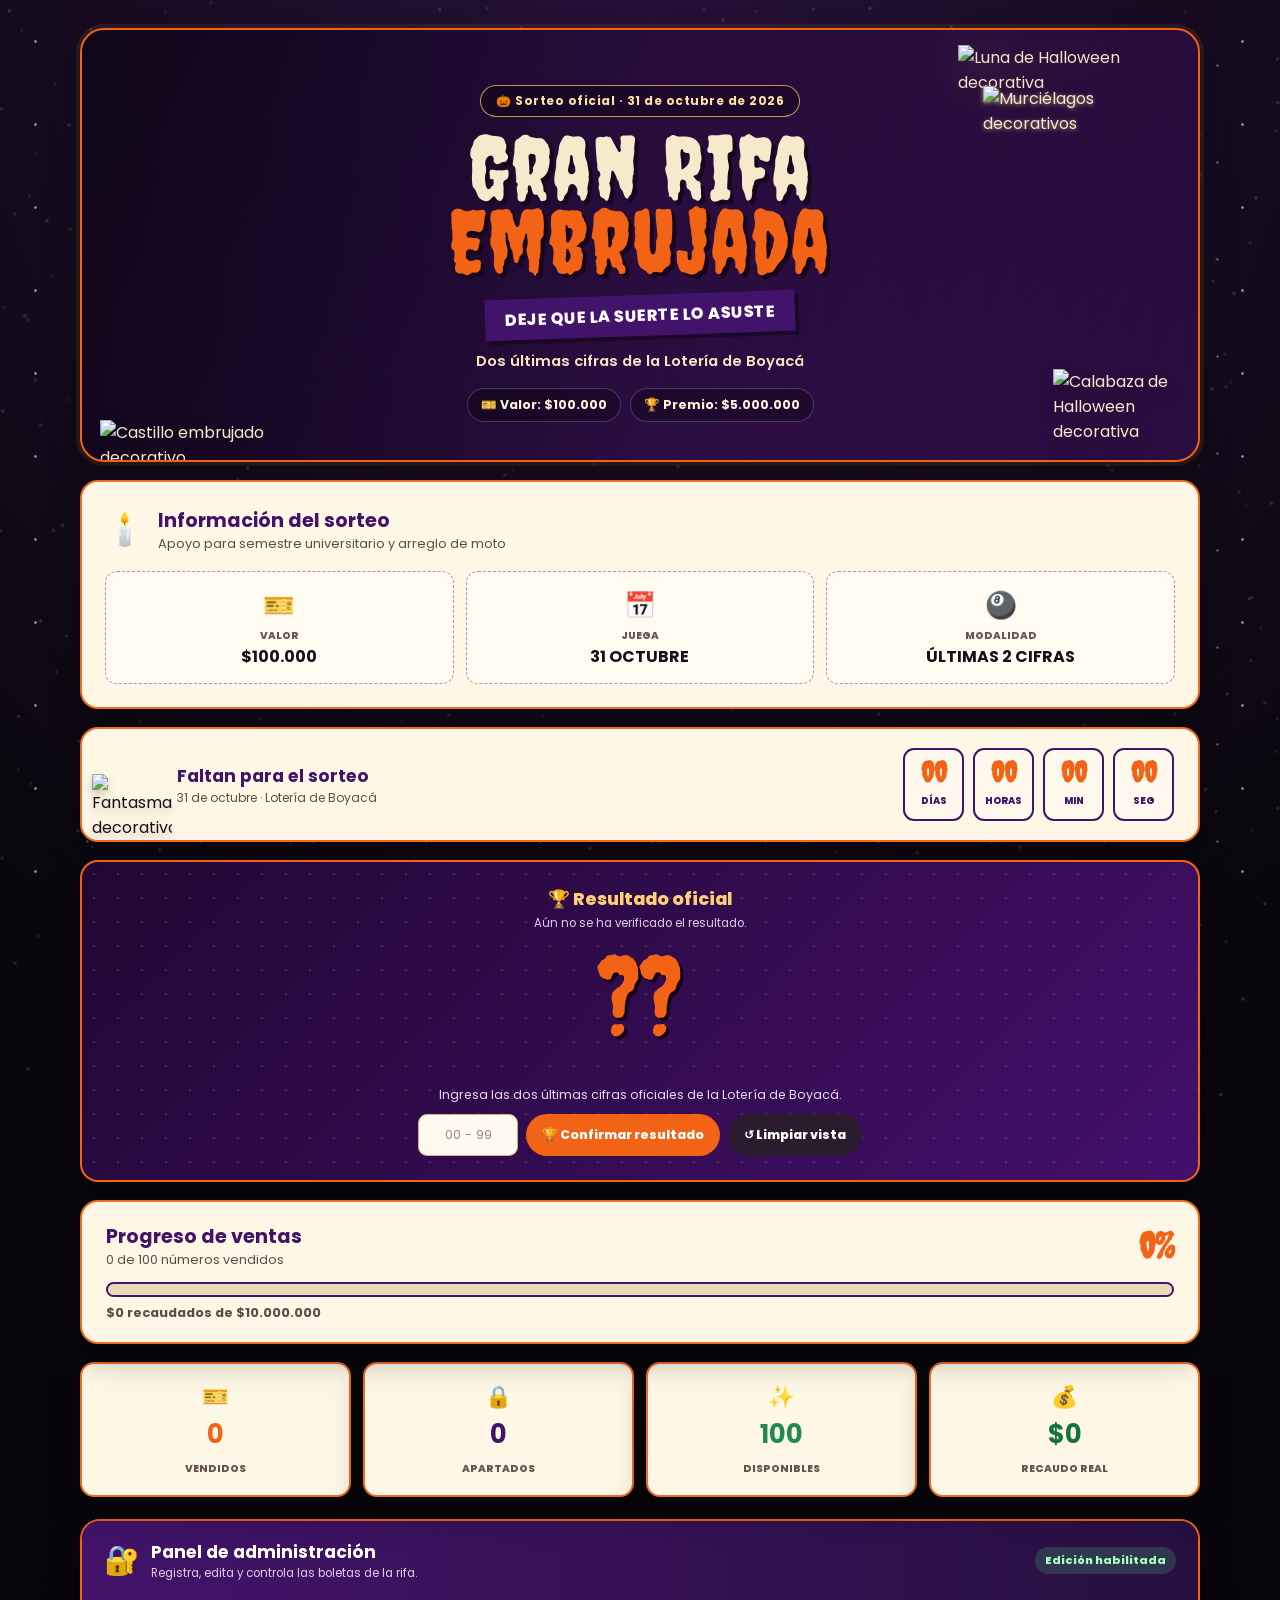
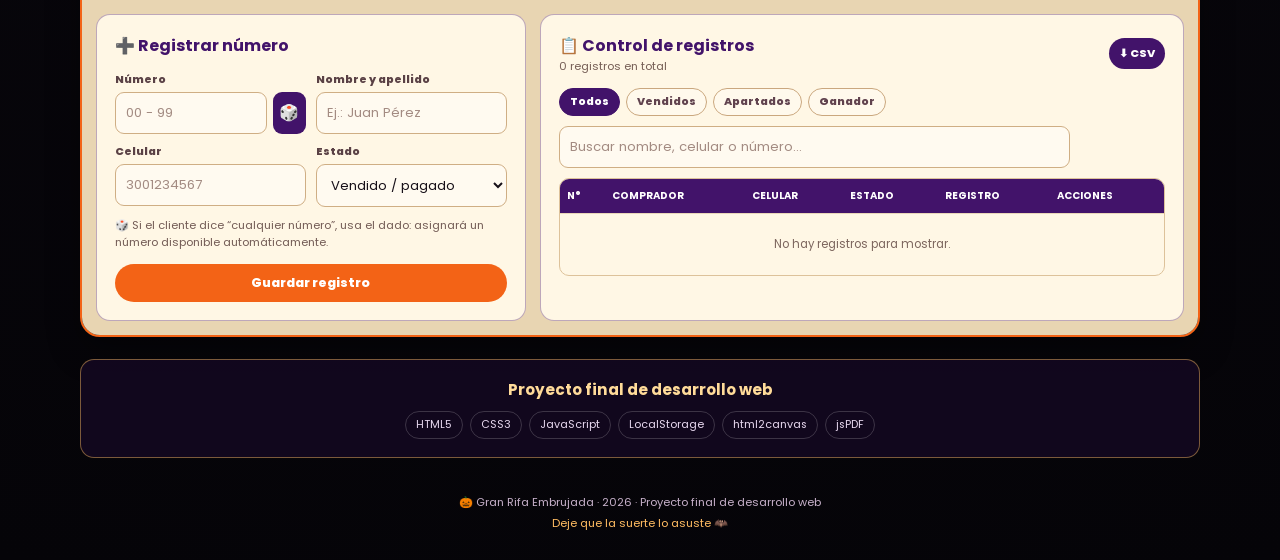
==== index.html @ 2a136336 "Add files via upload" ====
<!DOCTYPE html>
<html lang="es">
<head>
  <meta charset="UTF-8">
  <meta name="viewport" content="width=device-width, initial-scale=1.0">
  <meta name="theme-color" content="#0b0712">
  <title>🎃 Gran Rifa Embrujada</title>
  <link href="https://fonts.googleapis.com/css2?family=Creepster&family=Poppins:wght@400;500;600;700;800&display=swap" rel="stylesheet">
  <link rel="stylesheet" href="style.css">
</head>
<body>
  <div class="stars" aria-hidden="true"></div>

  <main class="wrap">
    <!-- HERO / IDENTIDAD VISUAL -->
    <header class="hero" id="inicio">
      <img src="img/telarana.png" class="hero-web web-left" alt="">
      <img src="img/telarana.png" class="hero-web web-right" alt="">
      <img src="img/castillo.png" class="hero-castle" alt="Castillo embrujado decorativo">
      <img src="img/luna.png" class="hero-moon" alt="Luna de Halloween decorativa">
      <img src="img/murcielagos.png" class="hero-bats" alt="Murciélagos decorativos">
      <img src="img/calabaza.png" class="hero-pumpkin" alt="Calabaza de Halloween decorativa">

      <div class="hero-content">
        <span class="hero-tag">🎃 Sorteo oficial · 31 de octubre de 2026</span>
        <h1>Gran Rifa <span>Embrujada</span></h1>
        <p class="slogan">Deje que la suerte lo asuste</p>
        <p class="hero-sub">Dos últimas cifras de la Lotería de Boyacá</p>

        <div class="hero-pills">
          <span>🎫 Valor: $100.000</span>
          <span>🏆 Premio: $5.000.000</span>
        </div>
      </div>
    </header>

    <!-- INFORMACIÓN PÚBLICA -->
    <section class="public-card info-card">
      <div class="section-title">
        <span>🕯️</span>
        <div>
          <h2>Información del sorteo</h2>
          <p>Apoyo para semestre universitario y arreglo de moto</p>
        </div>
      </div>

      <div class="info-grid">
        <div class="info-box"><span>🎫</span><small>VALOR</small><b>$100.000</b></div>
        <div class="info-box"><span>📅</span><small>JUEGA</small><b>31 OCTUBRE</b></div>
        <div class="info-box"><span>🎱</span><small>MODALIDAD</small><b>ÚLTIMAS 2 CIFRAS</b></div>
      </div>
    </section>

    <!-- CONTADOR -->
    <section class="public-card countdown-card">
      <img src="img/fantasma.png" class="ghost-left" alt="Fantasma decorativo">
      <div class="countdown-copy">
        <h2>Faltan para el sorteo</h2>
        <p>31 de octubre · Lotería de Boyacá</p>
      </div>
      <div class="countdown" aria-label="Cuenta regresiva para el sorteo">
        <div class="cd" id="cd-dias"><b>--</b><span>Días</span></div>
        <div class="cd" id="cd-horas"><b>--</b><span>Horas</span></div>
        <div class="cd" id="cd-min"><b>--</b><span>Min</span></div>
        <div class="cd" id="cd-seg"><b>--</b><span>Seg</span></div>
      </div>
    </section>

    <!-- RESULTADO OFICIAL / GANADOR -->
    <section class="winner-card" id="resultado">
      <div class="winner-head">
        <span>🏆 Resultado oficial</span>
        <small id="winnerAuditStatus">Aún no se ha verificado el resultado.</small>
      </div>

      <div class="winner-display" id="winnerDisplay">
        <div class="winner-number" id="numberDisplay">??</div>
        <div class="winner-name" id="winnerName"></div>
        <div class="winner-detail" id="winnerDetail"></div>
      </div>

      <div class="winner-admin" id="winnerAdmin">
        <p>Ingresa las dos últimas cifras oficiales de la Lotería de Boyacá.</p>
        <div class="winner-controls">
          <input type="text" id="inp-winner" placeholder="00 - 99" inputmode="numeric" maxlength="2">
          <button class="btn btn-orange" onclick="verifyWinner()">🏆 Confirmar resultado</button>
          <button class="btn btn-dark" onclick="resetWinnerView()">↺ Limpiar vista</button>
        </div>
      </div>
    </section>

    <!-- PROGRESO Y ESTADÍSTICAS -->
    <section class="public-card progress-card">
      <div class="progress-top">
        <div>
          <h2>Progreso de ventas</h2>
          <p id="progressText">0 de 100 números vendidos</p>
        </div>
        <strong id="progressPercent">0%</strong>
      </div>
      <div class="progress-track" aria-label="Progreso de ventas">
        <div class="progress-fill" id="progressFill"></div>
      </div>
      <p class="progress-money" id="progressMoney">$0 recaudados de $10.000.000</p>
    </section>

    <section class="stats-grid">
      <article class="stat-card stat-sold"><span>🎫</span><b id="stat-sold">0</b><small>Vendidos</small></article>
      <article class="stat-card stat-reserved"><span>🔒</span><b id="stat-reserved">0</b><small>Apartados</small></article>
      <article class="stat-card stat-free"><span>✨</span><b id="stat-free">100</b><small>Disponibles</small></article>
      <article class="stat-card stat-money"><span>💰</span><b id="stat-revenue">$0</b><small>Recaudo real</small></article>
    </section>

    <!-- PANEL ADMINISTRATIVO -->
    <section class="admin-panel" id="administracion">
      <div class="admin-banner">
        <div><span>🔐</span><div><h2>Panel de administración</h2><p>Registra, edita y controla las boletas de la rifa.</p></div></div>
        <span class="admin-state" id="adminState">Edición habilitada</span>
      </div>

      <div class="admin-body">
        <section class="admin-card form-card">
          <img src="img/telarana.png" class="card-web" alt="">
          <h3>➕ Registrar número</h3>
          <div class="form-grid">
            <div class="number-field">
              <label for="inp-num">Número</label>
              <div class="input-dice">
                <input type="text" id="inp-num" placeholder="00 - 99" inputmode="numeric" maxlength="2">
                <button type="button" class="dice-btn" title="Asignar número disponible al azar" onclick="assignRandomNumber()">🎲</button>
              </div>
            </div>

            <div>
              <label for="inp-name">Nombre y apellido</label>
              <input type="text" id="inp-name" placeholder="Ej.: Juan Pérez">
            </div>

            <div>
              <label for="inp-phone">Celular</label>
              <input type="tel" id="inp-phone" placeholder="3001234567" inputmode="numeric" maxlength="10" pattern="[0-9]{10}" oninput="this.value=this.value.replace(/\D/g,'').slice(0,10)">
            </div>

            <div>
              <label for="inp-status">Estado</label>
              <select id="inp-status">
                <option value="vendido">Vendido / pagado</option>
                <option value="apartado">Apartado / pendiente</option>
              </select>
            </div>
          </div>

          <p class="form-help">🎲 Si el cliente dice “cualquier número”, usa el dado: asignará un número disponible automáticamente.</p>
          <button class="btn btn-orange btn-wide" id="saveRecordBtn" onclick="addRecord()">Guardar registro</button>
        </section>

        <section class="admin-card records-card">
          <div class="records-top">
            <div><h3>📋 Control de registros</h3><p id="recordsSummary">0 registros en total</p></div>
            <button class="btn btn-purple btn-small" onclick="downloadData()">⬇ CSV</button>
          </div>

          <div class="filter-row" role="group" aria-label="Filtrar registros">
            <button class="filter-btn active" data-filter="todos" onclick="setFilter('todos')">Todos</button>
            <button class="filter-btn" data-filter="vendido" onclick="setFilter('vendido')">Vendidos</button>
            <button class="filter-btn" data-filter="apartado" onclick="setFilter('apartado')">Apartados</button>
            <button class="filter-btn" data-filter="ganador" onclick="setFilter('ganador')">Ganador</button>
          </div>

          <div class="table-tools">
            <input type="search" id="searchBox" placeholder="Buscar nombre, celular o número..." oninput="renderTable()">
            <button class="btn btn-danger btn-small" id="clearBtn" onclick="confirmClear()">🧹 Limpiar</button>
          </div>

          <div class="table-wrap">
            <table>
              <thead>
                <tr><th>N°</th><th>Comprador</th><th>Celular</th><th>Estado</th><th>Registro</th><th>Acciones</th></tr>
              </thead>
              <tbody id="tableBody"></tbody>
            </table>
          </div>
        </section>
      </div>
    </section>

    <!-- TECNOLOGÍAS / ENTREGA ACADÉMICA -->
    <section class="tech-section">
      <h2>Proyecto final de desarrollo web</h2>
      <div class="tech-list">
        <span>HTML5</span><span>CSS3</span><span>JavaScript</span><span>LocalStorage</span><span>html2canvas</span><span>jsPDF</span>
      </div>
    </section>
  </main>

  <!-- BOLETA -->
  <div class="overlay" id="modalTicket">
    <div class="modal modal-ticket">
      <button class="close" onclick="closeModal('modalTicket')">✕</button>
      <div class="rifa-container" id="ticketPreview">
        <img src="rifa.png" class="rifa-imagen" alt="Boleta Gran Rifa Embrujada">
        <div class="numero-rifa" id="numeroRifa">00</div>
        <div class="nombre-rifa" id="nombreRifa">NOMBRE APELLIDO</div>
      </div>
      <div class="ticket-owner"><strong id="ticketName">Comprador</strong><span id="ticketPhone">Celular</span></div>
      <div class="btns">
        <button class="btn btn-green" onclick="sendTicketWA()">💬 WhatsApp</button>
        <button class="btn btn-orange" onclick="downloadTicketImage()">🖼️ Imagen PNG</button>
        <button class="btn btn-dark" onclick="closeModal('modalTicket')">Cerrar</button>
      </div>
    </div>
  </div>

  <!-- EDITAR REGISTRO -->
  <div class="overlay" id="modalEdit">
    <div class="modal modal-edit">
      <button class="close" onclick="closeModal('modalEdit')">✕</button>
      <h2>✏️ Editar registro</h2>
      <p class="modal-note" id="editNumberLabel">Número: --</p>
      <input type="hidden" id="edit-idx">
      <div class="edit-grid">
        <div><label for="edit-name">Nombre y apellido</label><input type="text" id="edit-name"></div>
        <div><label for="edit-phone">Celular</label><input type="tel" id="edit-phone" inputmode="numeric" maxlength="10" pattern="[0-9]{10}" oninput="this.value=this.value.replace(/\D/g,'').slice(0,10)"></div>
        <div><label for="edit-status">Estado</label><select id="edit-status"><option value="vendido">Vendido / pagado</option><option value="apartado">Apartado / pendiente</option></select></div>
      </div>
      <button class="btn btn-orange btn-wide" onclick="saveEdit()">Guardar cambios</button>
    </div>
  </div>

  <div class="toast-box" id="toastContainer"></div>

  <footer>
    <p>🎃 Gran Rifa Embrujada · 2026 · Proyecto final de desarrollo web</p>
    <p>Deje que la suerte lo asuste 🦇</p>
  </footer>

  <script src="https://cdnjs.cloudflare.com/ajax/libs/html2canvas/1.4.1/html2canvas.min.js"></script>
   <script src="https://cdn.jsdelivr.net/npm/canvas-confetti@1.9.2/dist/confetti.browser.min.js"></script>
  <script src="app.js"></script>
</body>
</html>
---- style.css ----
:root {
  --night: #09070d;
  --night-soft: #170c24;
  --purple: #42136a;
  --purple-bright: #6c24a5;
  --orange: #f36316;
  --orange-light: #ff9c28;
  --cream: #f7e9cc;
  --paper: #fff7e5;
  --ink: #171019;
  --green: #218a4d;
  --red: #a51818;
  --border: #ef6c20;
  --shadow: 0 14px 32px rgba(0,0,0,.35);
  --radius: 18px;
}

* { box-sizing: border-box; margin: 0; padding: 0; }

html { scroll-behavior: smooth; }

body {
  min-height: 100vh;
  overflow-x: hidden;
  background: radial-gradient(circle at 50% 0%, #251036 0%, var(--night) 48%, #050408 100%);
  color: var(--cream);
  font-family: "Poppins", sans-serif;
}

/* Estrellas CSS: puntos blancos diminutos sobre el cielo negro */
.stars,
.stars::before,
.stars::after {
  position: fixed;
  inset: 0;
  z-index: -2;
  content: "";
  pointer-events: none;
  background-image:
    radial-gradient(circle, rgba(255,255,255,.9) 1px, transparent 1.7px),
    radial-gradient(circle, rgba(255,255,255,.55) 1px, transparent 1.5px),
    radial-gradient(circle, rgba(255,217,123,.75) 1px, transparent 1.8px);
  background-size: 71px 83px, 113px 97px, 151px 131px;
  background-position: 0 0, 31px 17px, 52px 49px;
  opacity: .55;
}

.stars::before { transform: rotate(13deg) scale(1.18); opacity: .36; }
.stars::after { transform: rotate(-7deg) scale(1.28); opacity: .24; }

.wrap { width: min(100% - 28px, 1120px); margin: 0 auto; padding: 28px 0 36px; }

/* HERO */
.hero {
  position: relative;
  isolation: isolate;
  min-height: 330px;
  overflow: hidden;
  border: 2px solid var(--orange);
  border-radius: 24px;
  background: linear-gradient(115deg, rgba(22,8,36,.98), rgba(60,18,89,.96));
  box-shadow: 0 0 0 4px rgba(255,145,28,.1), var(--shadow);
}

.hero::before {
  position: absolute;
  inset: 0;
  z-index: -1;
  content: "";
  background: linear-gradient(90deg, rgba(0,0,0,.3), transparent 50%, rgba(0,0,0,.25));
}

.hero-content {
  position: relative;
  z-index: 3;
  width: min(66%, 680px);
  margin: 0 auto;
  padding: 55px 12px 38px;
  text-align: center;
}

.hero-tag {
  display: inline-block;
  padding: 6px 15px;
  border: 1px solid rgba(255,199,99,.75);
  border-radius: 30px;
  background: rgba(0,0,0,.28);
  color: #ffe0a5;
  font-size: .75rem;
  font-weight: 700;
  letter-spacing: .5px;
}

.hero h1 {
  margin-top: 14px;
  color: var(--cream);
  font-family: "Creepster", cursive;
  font-size: clamp(2.8rem, 7vw, 5.5rem);
  font-weight: 400;
  line-height: .83;
  letter-spacing: 2px;
  text-shadow: 4px 4px 0 #16071f;
}

.hero h1 span { display: block; color: var(--orange); text-shadow: 4px 4px 0 #16071f; }

.slogan {
  display: inline-block;
  margin-top: 18px;
  padding: 8px 20px;
  transform: rotate(-2deg);
  background: var(--purple);
  color: #fff;
  font-weight: 800;
  letter-spacing: .5px;
  text-transform: uppercase;
  box-shadow: 4px 4px 0 rgba(0,0,0,.35);
}

.hero-sub { margin-top: 15px; color: #f8e6c2; font-size: .92rem; font-weight: 600; }

.hero-pills { display: flex; flex-wrap: wrap; justify-content: center; gap: 9px; margin-top: 16px; }
.hero-pills span { padding: 7px 13px; border-radius: 22px; background: rgba(0,0,0,.28); border: 1px solid rgba(255,255,255,.2); color: #fff4dd; font-size: .78rem; font-weight: 700; }

.hero-castle { position: absolute; z-index: 2; bottom: -10px; left: 18px; width: clamp(110px, 18vw, 230px); filter: drop-shadow(0 10px 10px rgba(0,0,0,.45)); }
.hero-moon { position: absolute; z-index: 1; top: 15px; right: 35px; width: clamp(100px, 17vw, 205px); opacity: .98; filter: drop-shadow(0 0 24px rgba(255,202,55,.35)); }
.hero-bats { position: absolute; z-index: 2; top: 56px; right: 80px; width: clamp(70px, 11vw, 135px); filter: drop-shadow(0 1px 2px rgba(255,224,132,.6)); animation: batsFly 5s ease-in-out infinite; }
.hero-pumpkin { position: absolute; z-index: 2; right: 25px; bottom: 16px; width: clamp(72px, 10vw, 120px); filter: drop-shadow(0 8px 8px rgba(0,0,0,.35)); animation: pumpkinFloat 3.5s ease-in-out infinite; }
.hero-web { position: absolute; z-index: 4; width: 105px; opacity: .65; filter: invert(1) brightness(2); }
.web-left { top: -4px; left: -4px; }
.web-right { top: -4px; right: -4px; transform: scaleX(-1); }

@keyframes batsFly { 0%,100% { transform: translateY(0) translateX(0); } 50% { transform: translateY(-8px) translateX(7px); } }
@keyframes pumpkinFloat { 0%,100% { transform: rotate(-2deg) translateY(0); } 50% { transform: rotate(3deg) translateY(-7px); } }

/* TARJETAS PÚBLICAS TIPO PAPEL */
.public-card {
  position: relative;
  overflow: hidden;
  margin-top: 18px;
  border: 2px solid var(--border);
  border-radius: var(--radius);
  background: var(--paper);
  color: var(--ink);
  box-shadow: var(--shadow);
}

.public-card::before {
  position: absolute;
  top: -26px;
  right: -26px;
  width: 110px;
  height: 110px;
  content: "";
  background: url("img/telarana.png") center / contain no-repeat;
  opacity: .17;
}

.info-card { padding: 23px; }
.section-title { display: flex; align-items: center; gap: 13px; }
.section-title > span { font-size: 2rem; }
.section-title h2, .progress-card h2 { color: var(--purple); font-size: 1.2rem; }
.section-title p, .progress-card p { color: #5c4c48; font-size: .8rem; }

.info-grid { display: grid; grid-template-columns: repeat(3, 1fr); gap: 12px; margin-top: 18px; }
.info-box { padding: 14px 10px; border: 1px dashed rgba(66,19,106,.45); border-radius: 12px; background: rgba(255,255,255,.48); text-align: center; }
.info-box span { display: block; font-size: 1.6rem; }
.info-box small { display: block; margin-top: 3px; color: #695650; font-size: .64rem; font-weight: 800; }
.info-box b { display: block; color: var(--ink); font-size: clamp(.72rem, 1.5vw, 1rem); }

/* CONTADOR */
.countdown-card { display: flex; align-items: center; gap: 17px; padding: 19px 24px 19px 95px; }
.ghost-left { position: absolute; bottom: 0; left: 10px; width: 80px; filter: drop-shadow(0 5px 5px rgba(0,0,0,.2)); animation: ghostFloat 3.5s ease-in-out infinite; }
@keyframes ghostFloat { 0%,100% { transform: translateY(0); } 50% { transform: translateY(-10px); } }
.countdown-copy { min-width: 170px; }
.countdown-copy h2 { color: var(--purple); font-size: 1.08rem; }
.countdown-copy p { color: #5c4c48; font-size: .75rem; }
.countdown { display: flex; flex: 1; justify-content: flex-end; gap: 9px; }
.cd { min-width: 61px; padding: 8px 8px; border: 2px solid var(--purple); border-radius: 11px; background: #fff9ed; text-align: center; }
.cd b { display: block; color: var(--orange); font-family: "Creepster", cursive; font-size: 1.75rem; line-height: 1; }
.cd span { color: var(--purple); font-size: .6rem; font-weight: 800; text-transform: uppercase; }

/* GANADOR */
.winner-card { position: relative; overflow: hidden; margin-top: 18px; padding: 24px; border: 2px solid var(--orange); border-radius: var(--radius); background: linear-gradient(135deg, #210733, #43106b); box-shadow: var(--shadow); text-align: center; }
.winner-card::before { position: absolute; inset: 0; content: ""; opacity: .12; background-image: radial-gradient(circle, #fff 1px, transparent 1.6px); background-size: 24px 24px; pointer-events: none; }
.winner-head, .winner-display, .winner-admin { position: relative; z-index: 1; }
.winner-head span { color: #ffcf76; font-size: 1.1rem; font-weight: 800; }
.winner-head small { display: block; margin-top: 3px; color: #ddcde7; font-size: .72rem; }
.winner-number { min-height: 70px; margin-top: 8px; color: var(--orange); font-family: "Creepster", cursive; font-size: clamp(4rem, 11vw, 6.8rem); line-height: 1; text-shadow: 3px 3px 0 #12021d; }
.winner-number.confirmed { color: #56e586; }
.winner-name { display: none; margin-top: 5px; color: #65ed91; font-family: "Creepster", cursive; font-size: clamp(1.8rem, 6vw, 3rem); letter-spacing: 1px; text-shadow: 0 0 15px rgba(72,238,133,.55); }
.winner-name.show { display: block; animation: winnerPop .55s cubic-bezier(.34,1.56,.64,1); }
.winner-detail { min-height: 18px; margin-top: 6px; color: #f5ddbd; font-size: .76rem; }
@keyframes winnerPop { 0% { opacity: 0; transform: scale(.35); } 70% { opacity: 1; transform: scale(1.15); } 100% { transform: scale(1); } }
.winner-admin { margin-top: 13px; }
.winner-admin p { color: #ead8f4; font-size: .78rem; }
.winner-controls { display: flex; justify-content: center; gap: 8px; margin-top: 10px; }
.winner-controls input { width: 100px; text-align: center; }

/* PROGRESO Y ESTADÍSTICAS */
.progress-card { padding: 20px 24px; }
.progress-top { display: flex; justify-content: space-between; align-items: center; gap: 16px; }
.progress-top strong { color: var(--orange); font-family: "Creepster", cursive; font-size: 2.2rem; }
.progress-track { height: 15px; overflow: hidden; margin-top: 13px; border: 2px solid var(--purple); border-radius: 30px; background: #e9d8ba; }
.progress-fill { width: 0%; height: 100%; border-radius: inherit; background: linear-gradient(90deg, var(--orange), #ffbd32); transition: width .45s ease; }
.progress-money { margin-top: 7px; font-weight: 700; }
.stats-grid { display: grid; grid-template-columns: repeat(4, 1fr); gap: 12px; margin-top: 18px; }
.stat-card { padding: 16px 9px; border: 2px solid var(--border); border-radius: 14px; background: var(--paper); color: var(--ink); box-shadow: var(--shadow); text-align: center; }
.stat-card span { display: block; font-size: 1.35rem; }
.stat-card b { display: block; margin-top: 2px; color: var(--purple); font-size: clamp(1.1rem, 2.5vw, 1.6rem); }
.stat-card small { color: #66534e; font-size: .65rem; font-weight: 800; text-transform: uppercase; }
.stat-sold b { color: var(--orange); }
.stat-reserved b { color: var(--purple); }
.stat-free b { color: var(--green); }
.stat-money b { color: #13733d; }

/* ADMINISTRACIÓN */
.admin-panel { margin-top: 22px; border: 2px solid var(--orange); border-radius: 20px; overflow: hidden; box-shadow: var(--shadow); }
.admin-banner { display: flex; justify-content: space-between; align-items: center; gap: 15px; padding: 18px 22px; background: linear-gradient(90deg, var(--purple), #271040); color: #fff; }
.admin-banner > div { display: flex; align-items: center; gap: 11px; }
.admin-banner > div > span { font-size: 1.8rem; }
.admin-banner h2 { font-size: 1.08rem; }
.admin-banner p { color: #dcd0e4; font-size: .72rem; }
.admin-state { padding: 5px 10px; border-radius: 20px; background: rgba(86,229,134,.18); color: #a5ffbf; font-size: .7rem; font-weight: 800; white-space: nowrap; }
.admin-state.locked { background: rgba(255,111,90,.2); color: #ffb5a8; }
.admin-body { display: grid; grid-template-columns: 1fr 1.5fr; gap: 14px; padding: 14px; background: #e8d5b2; }
.admin-card { position: relative; overflow: hidden; padding: 18px; border: 1px solid rgba(66,19,106,.35); border-radius: 14px; background: var(--paper); color: var(--ink); }
.admin-card h3 { color: var(--purple); font-size: 1rem; }
.card-web { position: absolute; top: -11px; right: -11px; width: 90px; opacity: .12; }
.form-grid { display: grid; grid-template-columns: repeat(2, 1fr); gap: 10px; margin-top: 14px; }
label { display: block; margin-bottom: 4px; color: #5a4145; font-size: .68rem; font-weight: 800; }
input, select { width: 100%; border: 1.5px solid #cfae84; border-radius: 9px; outline: none; padding: 10px; background: #fffaf0; color: var(--ink); font-family: "Poppins", sans-serif; font-size: .82rem; }
input:focus, select:focus { border-color: var(--orange); box-shadow: 0 0 0 3px rgba(243,99,22,.12); }
input::placeholder { color: #a38b82; }
.number-field { grid-column: span 1; }
.input-dice { display: flex; gap: 6px; }
.dice-btn { width: 43px; border: 0; border-radius: 9px; background: var(--purple); color: #fff; cursor: pointer; font-size: 1rem; }
.form-help { margin-top: 10px; color: #745d57; font-size: .7rem; }

.records-top, .table-tools { display: flex; justify-content: space-between; align-items: center; gap: 9px; }
.records-top p { color: #765f56; font-size: .7rem; }
.btn { border: 0; border-radius: 30px; padding: 10px 16px; color: #fff; cursor: pointer; font-family: "Poppins", sans-serif; font-size: .78rem; font-weight: 800; transition: transform .18s, filter .18s; }
.btn:hover { filter: brightness(1.1); transform: translateY(-1px); }
.btn-orange { background: var(--orange); }
.btn-purple { background: var(--purple); }
.btn-green { background: var(--green); }
.btn-danger { background: var(--red); }
.btn-dark { background: #2a1b2f; }
.btn-small { padding: 7px 10px; font-size: .7rem; }
.btn-wide { width: 100%; margin-top: 13px; }
.filter-row { display: flex; flex-wrap: wrap; gap: 6px; margin-top: 13px; }
.filter-btn { border: 1px solid #caa77e; border-radius: 20px; padding: 5px 10px; background: #fff9ec; color: #60424e; cursor: pointer; font-family: "Poppins", sans-serif; font-size: .68rem; font-weight: 800; }
.filter-btn.active { border-color: var(--purple); background: var(--purple); color: #fff; }
.table-tools { margin-top: 10px; }
.table-tools input { flex: 1; }
.table-wrap { max-height: 390px; overflow: auto; margin-top: 10px; border: 1px solid #ddc29a; border-radius: 10px; }
table { width: 100%; border-collapse: collapse; font-size: .72rem; }
thead { position: sticky; top: 0; z-index: 1; background: var(--purple); color: #fff; }
th { padding: 9px 7px; text-align: left; font-size: .63rem; text-transform: uppercase; }
td { padding: 8px 7px; border-top: 1px solid #ead7b9; vertical-align: middle; }
tbody tr:nth-child(even) { background: #fff8e9; }
.badge { display: inline-block; min-width: 30px; border-radius: 15px; padding: 3px 7px; background: var(--orange); color: #fff; font-weight: 800; text-align: center; }
.status { display: inline-block; border-radius: 14px; padding: 3px 7px; font-size: .62rem; font-weight: 800; }
.st-vendido { background: #ffe1c4; color: #9b3705; }
.st-apartado { background: #e7d8f4; color: #502075; }
.st-ganador { background: #cef1d8; color: #16642f; }
.action { display: flex; gap: 4px; }
.mini { border: 0; border-radius: 8px; padding: 4px 6px; cursor: pointer; font-size: .72rem; }
.mini-edit { background: #e7d8f4; }
.mini-ticket { background: #cfeeda; }
.mini-del { background: #ffe0d9; }
.mini:disabled, .btn:disabled { cursor: not-allowed; opacity: .5; transform: none; }

/* TECNOLOGÍAS */
.tech-section { margin-top: 22px; padding: 18px; border: 1px solid rgba(255,194,96,.45); border-radius: 14px; background: rgba(22,8,36,.75); text-align: center; }
.tech-section h2 { color: #ffdb99; font-size: .95rem; }
.tech-list { display: flex; flex-wrap: wrap; justify-content: center; gap: 7px; margin-top: 10px; }
.tech-list span { padding: 5px 10px; border: 1px solid rgba(255,255,255,.18); border-radius: 18px; color: #e7d8ef; font-size: .68rem; }

/* MODALES */
.overlay { display: none; position: fixed; inset: 0; z-index: 50; align-items: center; justify-content: center; padding: 16px; background: rgba(0,0,0,.85); }
.overlay.active { display: flex; }
.modal { position: relative; width: min(100%, 420px); max-height: 92vh; overflow-y: auto; padding: 24px; border: 2px solid var(--orange); border-radius: 18px; background: #241033; color: #fff; box-shadow: 0 18px 50px rgba(0,0,0,.55); }
.modal-ticket { width: min(100%, 1000px); overflow: visible; }
.modal h2 { color: #ffcf76; font-size: 1.15rem; }
.modal-note { margin: 4px 0 14px; color: #e7d4e4; font-size: .76rem; }
.close { position: absolute; top: 8px; right: 8px; z-index: 10; width: 30px; height: 30px; border: 0; border-radius: 50%; background: rgba(0,0,0,.55); color: #fff; cursor: pointer; }
.edit-grid { display: grid; gap: 10px; margin-top: 12px; }
.edit-grid label { color: #ebd7ee; }

/* BOLETA: imagen fija + capas dinámicas */
.rifa-container { position: relative; width: 100%; max-width: 1600px; margin: 0 auto; overflow: hidden; border-radius: 8px; box-shadow: 0 10px 28px rgba(0,0,0,.48); }
.rifa-imagen { display: block; width: 100%; height: auto; }
.numero-rifa {
  position: absolute;
  top: 38%;
  left: 78%;
  width: 17%;
  height: 26%;
  display: flex;
  align-items: center;
  justify-content: center;
  color: #090909;
  font-family: Arial, Helvetica, sans-serif;
  font-size: clamp(28px,5.6vw,84px);
  font-weight: 900;
  letter-spacing: -.06em;
  line-height: 1;
  text-align: center;
  pointer-events: none;
}
.nombre-rifa { position: absolute; top: 81%; left: 77.5%; width: 17%; height: 8%; display: flex; align-items: center; justify-content: center; color: #fff; font-family: Arial, Helvetica, sans-serif; font-size: clamp(5px,1.1vw,12px); font-weight: 900; letter-spacing: -.02em; line-height: 1; text-align: center; text-transform: uppercase; white-space: nowrap; overflow: hidden; text-overflow: ellipsis; pointer-events: none; }
.ticket-owner { display: flex; flex-direction: column; gap: 2px; margin-top: 10px; color: #ecddea; font-size: .75rem; text-align: center; }
.ticket-owner strong { color: #fff; font-size: .9rem; }

/* TOAST */
.toast-box { position: fixed; right: 16px; bottom: 16px; z-index: 100; display: flex; flex-direction: column; gap: 8px; }
.toast { max-width: 310px; border-left: 4px solid var(--green); border-radius: 9px; padding: 11px 15px; background: #251038; color: #fff; box-shadow: var(--shadow); font-size: .8rem; }
.toast.warn { border-left-color: var(--orange); }
.toast.error { border-left-color: #ff5555; }

footer { width: min(100% - 28px, 1120px); margin: 0 auto; padding: 0 0 28px; color: #c5afc8; font-size: .7rem; text-align: center; }
footer p + p { margin-top: 4px; color: #ffbc62; }

@media (max-width: 850px) {
  .hero-content { width: 72%; }
  .admin-body { grid-template-columns: 1fr; }
  .countdown-card { flex-wrap: wrap; padding-left: 90px; }
  .countdown { justify-content: flex-start; }
}

@media (max-width: 620px) {
  .wrap { width: min(100% - 18px, 650px); padding-top: 10px; }
  .hero { min-height: 380px; }
  .hero-content { width: 100%; padding: 68px 25px 35px; }
  .hero-castle { left: -3px; width: 118px; }
  .hero-moon { top: 18px; right: 14px; width: 98px; }
  .hero-bats { top: 78px; right: 37px; width: 66px; }
  .hero-pumpkin { right: 8px; bottom: 12px; width: 66px; }
  .hero-web { width: 70px; }
  .slogan { font-size: .77rem; }
  .info-grid { grid-template-columns: 1fr; }
  .countdown-card { padding: 18px 12px 16px 78px; }
  .ghost-left { width: 67px; left: 4px; }
  .countdown { gap: 5px; }
  .cd { min-width: 48px; padding: 7px 5px; }
  .stats-grid { grid-template-columns: repeat(2, 1fr); }
  .form-grid { grid-template-columns: 1fr; }
  .number-field { grid-column: auto; }
  .admin-banner { align-items: flex-start; flex-direction: column; }
  .winner-controls { flex-wrap: wrap; }
  .table-wrap { max-height: 330px; }
  .modal-ticket { padding: 13px; }
  .numero-rifa { font-size: clamp(23px,5.8vw,48px); }
  .nombre-rifa { font-size: clamp(5px,1.7vw,10px); }
}
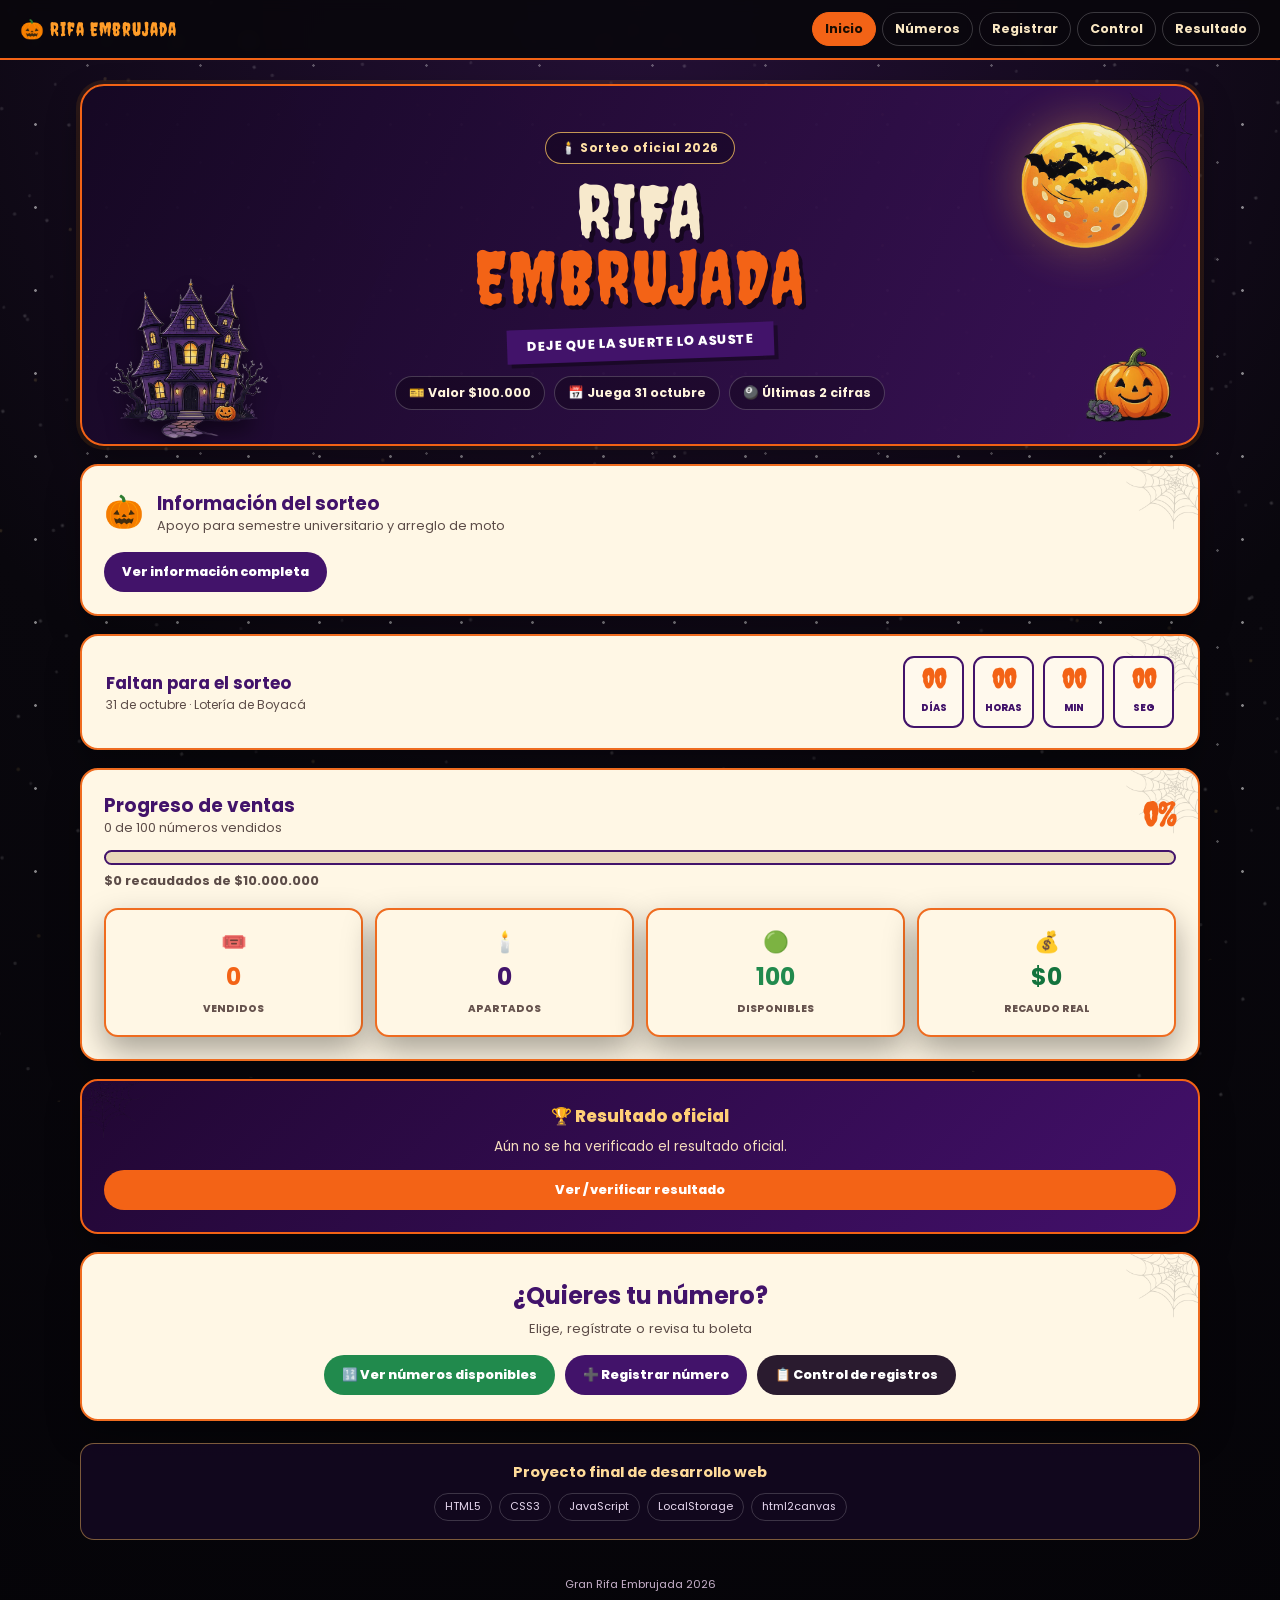
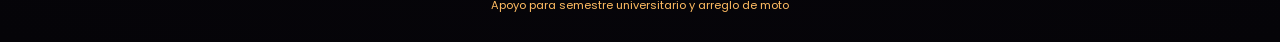
==== commit be3f3aae: "Add files via upload" ====
--- a/index.html
+++ b/index.html
@@ -1,241 +1,137 @@
 <!DOCTYPE html>
 <html lang="es">
 <head>
-  <meta charset="UTF-8">
-  <meta name="viewport" content="width=device-width, initial-scale=1.0">
-  <meta name="theme-color" content="#0b0712">
-  <title>🎃 Gran Rifa Embrujada</title>
-  <link href="https://fonts.googleapis.com/css2?family=Creepster&family=Poppins:wght@400;500;600;700;800&display=swap" rel="stylesheet">
-  <link rel="stylesheet" href="style.css">
+<meta charset="UTF-8">
+<meta name="viewport" content="width=device-width, initial-scale=1.0">
+<title>Gran Rifa Embrujada</title>
+<link rel="stylesheet" href="style.css">
 </head>
 <body>
-  <div class="stars" aria-hidden="true"></div>
+<div class="stars"></div>
 
-  <main class="wrap">
-    <!-- HERO / IDENTIDAD VISUAL -->
-    <header class="hero" id="inicio">
-      <img src="img/telarana.png" class="hero-web web-left" alt="">
-      <img src="img/telarana.png" class="hero-web web-right" alt="">
-      <img src="img/castillo.png" class="hero-castle" alt="Castillo embrujado decorativo">
-      <img src="img/luna.png" class="hero-moon" alt="Luna de Halloween decorativa">
-      <img src="img/murcielagos.png" class="hero-bats" alt="Murciélagos decorativos">
-      <img src="img/calabaza.png" class="hero-pumpkin" alt="Calabaza de Halloween decorativa">
+<nav class="topbar">
+  <a class="topbar-brand" href="index.html">🎃 Rifa Embrujada</a>
+  <div class="topbar-nav">
+    <a href="index.html" class="current">Inicio</a>
+    <a href="numeros.html">Números</a>
+    <a href="registro.html">Registrar</a>
+    <a href="control.html">Control</a>
+    <a href="resultado.html">Resultado</a>
+  </div>
+</nav>
 
-      <div class="hero-content">
-        <span class="hero-tag">🎃 Sorteo oficial · 31 de octubre de 2026</span>
-        <h1>Gran Rifa <span>Embrujada</span></h1>
-        <p class="slogan">Deje que la suerte lo asuste</p>
-        <p class="hero-sub">Dos últimas cifras de la Lotería de Boyacá</p>
+<div class="wrap">
 
-        <div class="hero-pills">
-          <span>🎫 Valor: $100.000</span>
-          <span>🏆 Premio: $5.000.000</span>
-        </div>
-      </div>
-    </header>
-
-    <!-- INFORMACIÓN PÚBLICA -->
-    <section class="public-card info-card">
-      <div class="section-title">
-        <span>🕯️</span>
-        <div>
-          <h2>Información del sorteo</h2>
-          <p>Apoyo para semestre universitario y arreglo de moto</p>
-        </div>
-      </div>
-
-      <div class="info-grid">
-        <div class="info-box"><span>🎫</span><small>VALOR</small><b>$100.000</b></div>
-        <div class="info-box"><span>📅</span><small>JUEGA</small><b>31 OCTUBRE</b></div>
-        <div class="info-box"><span>🎱</span><small>MODALIDAD</small><b>ÚLTIMAS 2 CIFRAS</b></div>
-      </div>
-    </section>
-
-    <!-- CONTADOR -->
-    <section class="public-card countdown-card">
-      <img src="img/fantasma.png" class="ghost-left" alt="Fantasma decorativo">
-      <div class="countdown-copy">
-        <h2>Faltan para el sorteo</h2>
-        <p>31 de octubre · Lotería de Boyacá</p>
-      </div>
-      <div class="countdown" aria-label="Cuenta regresiva para el sorteo">
-        <div class="cd" id="cd-dias"><b>--</b><span>Días</span></div>
-        <div class="cd" id="cd-horas"><b>--</b><span>Horas</span></div>
-        <div class="cd" id="cd-min"><b>--</b><span>Min</span></div>
-        <div class="cd" id="cd-seg"><b>--</b><span>Seg</span></div>
-      </div>
-    </section>
-
-    <!-- RESULTADO OFICIAL / GANADOR -->
-    <section class="winner-card" id="resultado">
-      <div class="winner-head">
-        <span>🏆 Resultado oficial</span>
-        <small id="winnerAuditStatus">Aún no se ha verificado el resultado.</small>
-      </div>
-
-      <div class="winner-display" id="winnerDisplay">
-        <div class="winner-number" id="numberDisplay">??</div>
-        <div class="winner-name" id="winnerName"></div>
-        <div class="winner-detail" id="winnerDetail"></div>
-      </div>
-
-      <div class="winner-admin" id="winnerAdmin">
-        <p>Ingresa las dos últimas cifras oficiales de la Lotería de Boyacá.</p>
-        <div class="winner-controls">
-          <input type="text" id="inp-winner" placeholder="00 - 99" inputmode="numeric" maxlength="2">
-          <button class="btn btn-orange" onclick="verifyWinner()">🏆 Confirmar resultado</button>
-          <button class="btn btn-dark" onclick="resetWinnerView()">↺ Limpiar vista</button>
-        </div>
-      </div>
-    </section>
-
-    <!-- PROGRESO Y ESTADÍSTICAS -->
-    <section class="public-card progress-card">
-      <div class="progress-top">
-        <div>
-          <h2>Progreso de ventas</h2>
-          <p id="progressText">0 de 100 números vendidos</p>
-        </div>
-        <strong id="progressPercent">0%</strong>
-      </div>
-      <div class="progress-track" aria-label="Progreso de ventas">
-        <div class="progress-fill" id="progressFill"></div>
-      </div>
-      <p class="progress-money" id="progressMoney">$0 recaudados de $10.000.000</p>
-    </section>
-
-    <section class="stats-grid">
-      <article class="stat-card stat-sold"><span>🎫</span><b id="stat-sold">0</b><small>Vendidos</small></article>
-      <article class="stat-card stat-reserved"><span>🔒</span><b id="stat-reserved">0</b><small>Apartados</small></article>
-      <article class="stat-card stat-free"><span>✨</span><b id="stat-free">100</b><small>Disponibles</small></article>
-      <article class="stat-card stat-money"><span>💰</span><b id="stat-revenue">$0</b><small>Recaudo real</small></article>
-    </section>
-
-    <!-- PANEL ADMINISTRATIVO -->
-    <section class="admin-panel" id="administracion">
-      <div class="admin-banner">
-        <div><span>🔐</span><div><h2>Panel de administración</h2><p>Registra, edita y controla las boletas de la rifa.</p></div></div>
-        <span class="admin-state" id="adminState">Edición habilitada</span>
-      </div>
-
-      <div class="admin-body">
-        <section class="admin-card form-card">
-          <img src="img/telarana.png" class="card-web" alt="">
-          <h3>➕ Registrar número</h3>
-          <div class="form-grid">
-            <div class="number-field">
-              <label for="inp-num">Número</label>
-              <div class="input-dice">
-                <input type="text" id="inp-num" placeholder="00 - 99" inputmode="numeric" maxlength="2">
-                <button type="button" class="dice-btn" title="Asignar número disponible al azar" onclick="assignRandomNumber()">🎲</button>
-              </div>
-            </div>
-
-            <div>
-              <label for="inp-name">Nombre y apellido</label>
-              <input type="text" id="inp-name" placeholder="Ej.: Juan Pérez">
-            </div>
-
-            <div>
-              <label for="inp-phone">Celular</label>
-              <input type="tel" id="inp-phone" placeholder="3001234567" inputmode="numeric" maxlength="10" pattern="[0-9]{10}" oninput="this.value=this.value.replace(/\D/g,'').slice(0,10)">
-            </div>
-
-            <div>
-              <label for="inp-status">Estado</label>
-              <select id="inp-status">
-                <option value="vendido">Vendido / pagado</option>
-                <option value="apartado">Apartado / pendiente</option>
-              </select>
-            </div>
-          </div>
-
-          <p class="form-help">🎲 Si el cliente dice “cualquier número”, usa el dado: asignará un número disponible automáticamente.</p>
-          <button class="btn btn-orange btn-wide" id="saveRecordBtn" onclick="addRecord()">Guardar registro</button>
-        </section>
-
-        <section class="admin-card records-card">
-          <div class="records-top">
-            <div><h3>📋 Control de registros</h3><p id="recordsSummary">0 registros en total</p></div>
-            <button class="btn btn-purple btn-small" onclick="downloadData()">⬇ CSV</button>
-          </div>
-
-          <div class="filter-row" role="group" aria-label="Filtrar registros">
-            <button class="filter-btn active" data-filter="todos" onclick="setFilter('todos')">Todos</button>
-            <button class="filter-btn" data-filter="vendido" onclick="setFilter('vendido')">Vendidos</button>
-            <button class="filter-btn" data-filter="apartado" onclick="setFilter('apartado')">Apartados</button>
-            <button class="filter-btn" data-filter="ganador" onclick="setFilter('ganador')">Ganador</button>
-          </div>
-
-          <div class="table-tools">
-            <input type="search" id="searchBox" placeholder="Buscar nombre, celular o número..." oninput="renderTable()">
-            <button class="btn btn-danger btn-small" id="clearBtn" onclick="confirmClear()">🧹 Limpiar</button>
-          </div>
-
-          <div class="table-wrap">
-            <table>
-              <thead>
-                <tr><th>N°</th><th>Comprador</th><th>Celular</th><th>Estado</th><th>Registro</th><th>Acciones</th></tr>
-              </thead>
-              <tbody id="tableBody"></tbody>
-            </table>
-          </div>
-        </section>
-      </div>
-    </section>
-
-    <!-- TECNOLOGÍAS / ENTREGA ACADÉMICA -->
-    <section class="tech-section">
-      <h2>Proyecto final de desarrollo web</h2>
-      <div class="tech-list">
-        <span>HTML5</span><span>CSS3</span><span>JavaScript</span><span>LocalStorage</span><span>html2canvas</span><span>jsPDF</span>
-      </div>
-    </section>
-  </main>
-
-  <!-- BOLETA -->
-  <div class="overlay" id="modalTicket">
-    <div class="modal modal-ticket">
-      <button class="close" onclick="closeModal('modalTicket')">✕</button>
-      <div class="rifa-container" id="ticketPreview">
-        <img src="rifa.png" class="rifa-imagen" alt="Boleta Gran Rifa Embrujada">
-        <div class="numero-rifa" id="numeroRifa">00</div>
-        <div class="nombre-rifa" id="nombreRifa">NOMBRE APELLIDO</div>
-      </div>
-      <div class="ticket-owner"><strong id="ticketName">Comprador</strong><span id="ticketPhone">Celular</span></div>
-      <div class="btns">
-        <button class="btn btn-green" onclick="sendTicketWA()">💬 WhatsApp</button>
-        <button class="btn btn-orange" onclick="downloadTicketImage()">🖼️ Imagen PNG</button>
-        <button class="btn btn-dark" onclick="closeModal('modalTicket')">Cerrar</button>
+  <section class="hero">
+    <div class="hero-content">
+      <span class="hero-tag">🕯️ Sorteo oficial 2026</span>
+      <h1>RIFA<span>EMBRUJADA</span></h1>
+      <div class="slogan">Deje que la suerte lo asuste</div>
+      <div class="hero-pills">
+        <span>🎫 Valor $100.000</span>
+        <span>📅 Juega 31 octubre</span>
+        <span>🎱 Últimas 2 cifras</span>
       </div>
     </div>
+    <img class="hero-castle" src="castillo.png" alt="Castillo embrujado">
+    <img class="hero-moon" src="luna.png" alt="Luna">
+    <img class="hero-bats" src="murcielagos.png" alt="Murciélagos">
+    <img class="hero-pumpkin" src="calabaza.png" alt="Calabaza">
+  </section>
+
+  <section class="public-card info-card">
+    <div class="section-title">
+      <span>🎃</span>
+      <div>
+        <h2>Información del sorteo</h2>
+        <p>Apoyo para semestre universitario y arreglo de moto</p>
+      </div>
+    </div>
+    <div style="margin-top:16px;">
+      <button class="btn btn-purple" onclick="openModal('modalInfo')">Ver información completa</button>
+    </div>
+  </section>
+
+  <section class="public-card countdown-card">
+    <div class="countdown-copy">
+      <h2>Faltan para el sorteo</h2>
+      <p>31 de octubre · Lotería de Boyacá</p>
+    </div>
+    <div class="countdown">
+      <div class="cd"><b id="cd-dias">--</b><span>Días</span></div>
+      <div class="cd"><b id="cd-horas">--</b><span>Horas</span></div>
+      <div class="cd"><b id="cd-min">--</b><span>Min</span></div>
+      <div class="cd"><b id="cd-seg">--</b><span>Seg</span></div>
+    </div>
+  </section>
+
+  <section class="public-card progress-card">
+    <div class="progress-top">
+      <div>
+        <h2>Progreso de ventas</h2>
+        <p id="progressText">0 de 100 números vendidos</p>
+      </div>
+      <strong id="progressPercent">0%</strong>
+    </div>
+    <div class="progress-track"><div class="progress-fill" id="progressFill"></div></div>
+    <p class="progress-money" id="progressMoney">$0 recaudados de $10.000.000</p>
+    <div class="stats-grid">
+      <div class="stat-card stat-sold"><span>🎟️</span><b id="stat-sold">0</b><small>Vendidos</small></div>
+      <div class="stat-card stat-reserved"><span>🕯️</span><b id="stat-reserved">0</b><small>Apartados</small></div>
+      <div class="stat-card stat-free"><span>🟢</span><b id="stat-free">100</b><small>Disponibles</small></div>
+      <div class="stat-card stat-money"><span>💰</span><b id="stat-revenue">$0</b><small>Recaudo real</small></div>
+    </div>
+  </section>
+
+  <section class="winner-card">
+    <div class="winner-head"><span>🏆 Resultado oficial</span></div>
+    <p id="miniWinner">Cargando...</p>
+    <a class="btn btn-orange btn-wide" href="resultado.html">Ver / verificar resultado</a>
+  </section>
+
+  <section class="public-card" style="padding:24px;text-align:center;">
+    <h2 style="color:var(--purple);">¿Quieres tu número?</h2>
+    <p style="color:#5c4c48;font-size:.82rem;margin-top:6px;">Elige, regístrate o revisa tu boleta</p>
+    <div class="btns" style="justify-content:center;margin-top:16px;">
+      <a class="btn btn-green" href="numeros.html">🔢 Ver números disponibles</a>
+      <a class="btn btn-purple" href="registro.html">➕ Registrar número</a>
+      <a class="btn btn-dark" href="control.html">📋 Control de registros</a>
+    </div>
+  </section>
+
+  <section class="tech-section">
+    <h2>Proyecto final de desarrollo web</h2>
+    <div class="tech-list">
+      <span>HTML5</span><span>CSS3</span><span>JavaScript</span><span>LocalStorage</span><span>html2canvas</span>
+    </div>
+  </section>
+</div>
+
+<footer>
+  <p>Gran Rifa Embrujada 2026</p>
+  <p>Apoyo para semestre universitario y arreglo de moto</p>
+</footer>
+
+<div class="overlay" id="modalInfo">
+  <div class="modal">
+    <button class="close" onclick="closeModal('modalInfo')">✕</button>
+    <h2>Información del sorteo</h2>
+    <p class="modal-note">Apoyo para semestre universitario y arreglo de moto</p>
+    <div class="info-grid">
+      <div class="info-box"><span>🎫</span><small>VALOR</small><b>$100.000</b></div>
+      <div class="info-box"><span>📅</span><small>JUEGA</small><b>31 OCTUBRE</b></div>
+      <div class="info-box"><span>🎱</span><small>MODALIDAD</small><b>ÚLTIMAS 2 CIFRAS</b></div>
+    </div>
+    <p class="modal-note" style="margin-top:14px;">Se juega el 31 de octubre con la Lotería de Boyacá. El premio es de $5.000.000 en efectivo.</p>
   </div>
+</div>
 
-  <!-- EDITAR REGISTRO -->
-  <div class="overlay" id="modalEdit">
-    <div class="modal modal-edit">
-      <button class="close" onclick="closeModal('modalEdit')">✕</button>
-      <h2>✏️ Editar registro</h2>
-      <p class="modal-note" id="editNumberLabel">Número: --</p>
-      <input type="hidden" id="edit-idx">
-      <div class="edit-grid">
-        <div><label for="edit-name">Nombre y apellido</label><input type="text" id="edit-name"></div>
-        <div><label for="edit-phone">Celular</label><input type="tel" id="edit-phone" inputmode="numeric" maxlength="10" pattern="[0-9]{10}" oninput="this.value=this.value.replace(/\D/g,'').slice(0,10)"></div>
-        <div><label for="edit-status">Estado</label><select id="edit-status"><option value="vendido">Vendido / pagado</option><option value="apartado">Apartado / pendiente</option></select></div>
-      </div>
-      <button class="btn btn-orange btn-wide" onclick="saveEdit()">Guardar cambios</button>
-    </div>
-  </div>
-
-  <div class="toast-box" id="toastContainer"></div>
-
-  <footer>
-    <p>🎃 Gran Rifa Embrujada · 2026 · Proyecto final de desarrollo web</p>
-    <p>Deje que la suerte lo asuste 🦇</p>
-  </footer>
-
-  <script src="https://cdnjs.cloudflare.com/ajax/libs/html2canvas/1.4.1/html2canvas.min.js"></script>
-   <script src="https://cdn.jsdelivr.net/npm/canvas-confetti@1.9.2/dist/confetti.browser.min.js"></script>
-  <script src="app.js"></script>
+<div class="toast-box" id="toastContainer"></div>
+<script src="common.js"></script>
+<script>
+  startCountdown();
+  renderPublicStats();
+  renderWinnerBanner();
+</script>
 </body>
 </html>
--- a/style.css
+++ b/style.css
@@ -1,6 +1,7 @@
+@import url("https://fonts.googleapis.com/css2?family=Creepster&family=Poppins:wght@400;600;700;800&display=swap");
+
 :root {
   --night: #09070d;
-  --night-soft: #170c24;
   --purple: #42136a;
   --purple-bright: #6c24a5;
   --orange: #f36316;
@@ -10,15 +11,13 @@
   --ink: #171019;
   --green: #218a4d;
   --red: #a51818;
+  --gold: #e6b800;
   --border: #ef6c20;
   --shadow: 0 14px 32px rgba(0,0,0,.35);
   --radius: 18px;
 }
-
 * { box-sizing: border-box; margin: 0; padding: 0; }
-
 html { scroll-behavior: smooth; }
-
 body {
   min-height: 100vh;
   overflow-x: hidden;
@@ -26,16 +25,8 @@
   color: var(--cream);
   font-family: "Poppins", sans-serif;
 }
-
-/* Estrellas CSS: puntos blancos diminutos sobre el cielo negro */
-.stars,
-.stars::before,
-.stars::after {
-  position: fixed;
-  inset: 0;
-  z-index: -2;
-  content: "";
-  pointer-events: none;
+.stars, .stars::before, .stars::after {
+  position: fixed; inset: 0; z-index: -2; content: ""; pointer-events: none;
   background-image:
     radial-gradient(circle, rgba(255,255,255,.9) 1px, transparent 1.7px),
     radial-gradient(circle, rgba(255,255,255,.55) 1px, transparent 1.5px),
@@ -44,124 +35,105 @@
   background-position: 0 0, 31px 17px, 52px 49px;
   opacity: .55;
 }
-
 .stars::before { transform: rotate(13deg) scale(1.18); opacity: .36; }
 .stars::after { transform: rotate(-7deg) scale(1.28); opacity: .24; }
 
-.wrap { width: min(100% - 28px, 1120px); margin: 0 auto; padding: 28px 0 36px; }
-
-/* HERO */
+/* BARRA DE NAVEGACIÓN */
+.topbar {
+  position: sticky; top: 0; z-index: 40;
+  display: flex; align-items: center; justify-content: space-between; flex-wrap: wrap;
+  gap: 10px; padding: 12px 20px;
+  background: rgba(9,7,13,.92);
+  border-bottom: 2px solid var(--orange);
+  backdrop-filter: blur(6px);
+}
+.topbar-brand { display: flex; align-items: center; gap: 8px; font-family: "Creepster", cursive; color: var(--orange-light); font-size: 1.2rem; letter-spacing: 1px; text-decoration: none; }
+.topbar-nav { display: flex; flex-wrap: wrap; gap: 6px; }
+.topbar-nav a {
+  padding: 7px 12px; border-radius: 20px; border: 1px solid rgba(255,255,255,.2);
+  color: #f8e6c2; text-decoration: none; font-size: .78rem; font-weight: 700;
+  transition: background .15s, transform .15s;
+}
+.topbar-nav a:hover { background: var(--purple); transform: translateY(-1px); }
+.topbar-nav a.current { background: var(--orange); color: #1a0d02; border-color: var(--orange); }
+
+.wrap { width: min(100% - 28px, 1120px); margin: 0 auto; padding: 24px 0 36px; }
+
+.back-btn {
+  display: inline-block; margin-top: 16px; padding: 10px 18px;
+  border-radius: 30px; background: #2a1b2f; color: #fff; text-decoration: none;
+  font-weight: 800; font-size: .8rem;
+}
+.back-btn:hover { filter: brightness(1.15); }
+
+/* HERO COMPLETO (solo index.html) */
 .hero {
-  position: relative;
-  isolation: isolate;
-  min-height: 330px;
-  overflow: hidden;
-  border: 2px solid var(--orange);
-  border-radius: 24px;
+  position: relative; isolation: isolate; min-height: 300px; overflow: hidden;
+  border: 2px solid var(--orange); border-radius: 24px;
   background: linear-gradient(115deg, rgba(22,8,36,.98), rgba(60,18,89,.96));
   box-shadow: 0 0 0 4px rgba(255,145,28,.1), var(--shadow);
 }
-
-.hero::before {
-  position: absolute;
-  inset: 0;
-  z-index: -1;
-  content: "";
-  background: linear-gradient(90deg, rgba(0,0,0,.3), transparent 50%, rgba(0,0,0,.25));
-}
-
-.hero-content {
-  position: relative;
-  z-index: 3;
-  width: min(66%, 680px);
-  margin: 0 auto;
-  padding: 55px 12px 38px;
-  text-align: center;
-}
-
-.hero-tag {
-  display: inline-block;
-  padding: 6px 15px;
-  border: 1px solid rgba(255,199,99,.75);
-  border-radius: 30px;
-  background: rgba(0,0,0,.28);
-  color: #ffe0a5;
-  font-size: .75rem;
-  font-weight: 700;
-  letter-spacing: .5px;
-}
-
-.hero h1 {
-  margin-top: 14px;
-  color: var(--cream);
-  font-family: "Creepster", cursive;
-  font-size: clamp(2.8rem, 7vw, 5.5rem);
-  font-weight: 400;
-  line-height: .83;
-  letter-spacing: 2px;
-  text-shadow: 4px 4px 0 #16071f;
-}
-
+.hero::after {
+  position: absolute; top: -6px; right: -6px; z-index: 4; width: 110px; height: 110px; content: "";
+  background: url("telarana.png") center / contain no-repeat; opacity: .55;
+  pointer-events: none;
+}
+.hero-content { position: relative; z-index: 3; width: min(80%, 680px); margin: 0 auto; padding: 46px 12px 34px; text-align: center; }
+.hero-tag { display: inline-block; padding: 6px 15px; border: 1px solid rgba(255,199,99,.75); border-radius: 30px; background: rgba(0,0,0,.28); color: #ffe0a5; font-size: .75rem; font-weight: 700; letter-spacing: .5px; }
+.hero h1 { margin-top: 14px; color: var(--cream); font-family: "Creepster", cursive; font-size: clamp(2.4rem, 7vw, 4.6rem); font-weight: 400; line-height: .9; letter-spacing: 2px; text-shadow: 4px 4px 0 #16071f; }
 .hero h1 span { display: block; color: var(--orange); text-shadow: 4px 4px 0 #16071f; }
-
-.slogan {
-  display: inline-block;
-  margin-top: 18px;
-  padding: 8px 20px;
-  transform: rotate(-2deg);
-  background: var(--purple);
-  color: #fff;
-  font-weight: 800;
-  letter-spacing: .5px;
-  text-transform: uppercase;
-  box-shadow: 4px 4px 0 rgba(0,0,0,.35);
-}
-
-.hero-sub { margin-top: 15px; color: #f8e6c2; font-size: .92rem; font-weight: 600; }
-
+.slogan { display: inline-block; margin-top: 16px; padding: 8px 20px; transform: rotate(-2deg); background: var(--purple); color: #fff; font-weight: 800; letter-spacing: .5px; text-transform: uppercase; box-shadow: 4px 4px 0 rgba(0,0,0,.35); font-size: .8rem; }
 .hero-pills { display: flex; flex-wrap: wrap; justify-content: center; gap: 9px; margin-top: 16px; }
 .hero-pills span { padding: 7px 13px; border-radius: 22px; background: rgba(0,0,0,.28); border: 1px solid rgba(255,255,255,.2); color: #fff4dd; font-size: .78rem; font-weight: 700; }
-
-.hero-castle { position: absolute; z-index: 2; bottom: -10px; left: 18px; width: clamp(110px, 18vw, 230px); filter: drop-shadow(0 10px 10px rgba(0,0,0,.45)); }
-.hero-moon { position: absolute; z-index: 1; top: 15px; right: 35px; width: clamp(100px, 17vw, 205px); opacity: .98; filter: drop-shadow(0 0 24px rgba(255,202,55,.35)); }
-.hero-bats { position: absolute; z-index: 2; top: 56px; right: 80px; width: clamp(70px, 11vw, 135px); filter: drop-shadow(0 1px 2px rgba(255,224,132,.6)); animation: batsFly 5s ease-in-out infinite; }
-.hero-pumpkin { position: absolute; z-index: 2; right: 25px; bottom: 16px; width: clamp(72px, 10vw, 120px); filter: drop-shadow(0 8px 8px rgba(0,0,0,.35)); animation: pumpkinFloat 3.5s ease-in-out infinite; }
-.hero-web { position: absolute; z-index: 4; width: 105px; opacity: .65; filter: invert(1) brightness(2); }
-.web-left { top: -4px; left: -4px; }
-.web-right { top: -4px; right: -4px; transform: scaleX(-1); }
-
+.hero-castle { position: absolute; z-index: 2; bottom: -10px; left: 18px; width: clamp(90px, 15vw, 200px); filter: drop-shadow(0 10px 10px rgba(0,0,0,.45)); }
+.hero-moon { position: absolute; z-index: 1; top: 15px; right: 30px; width: clamp(80px, 14vw, 170px); opacity: .98; filter: drop-shadow(0 0 24px rgba(255,202,55,.35)); }
+.hero-bats { position: absolute; z-index: 2; top: 48px; right: 70px; width: clamp(60px, 10vw, 115px); animation: batsFly 5s ease-in-out infinite; }
+.hero-pumpkin { position: absolute; z-index: 2; right: 20px; bottom: 14px; width: clamp(60px, 9vw, 100px); animation: pumpkinFloat 3.5s ease-in-out infinite; }
 @keyframes batsFly { 0%,100% { transform: translateY(0) translateX(0); } 50% { transform: translateY(-8px) translateX(7px); } }
 @keyframes pumpkinFloat { 0%,100% { transform: rotate(-2deg) translateY(0); } 50% { transform: rotate(3deg) translateY(-7px); } }
 
-/* TARJETAS PÚBLICAS TIPO PAPEL */
+/* HERO COMPACTO (numeros, registro, control, resultado) */
+.hero-mini {
+  position: relative; overflow: hidden;
+  display: flex; align-items: center; gap: 16px; padding: 14px 22px;
+  border: 2px solid var(--orange); border-radius: 18px;
+  background: linear-gradient(115deg, rgba(22,8,36,.98), rgba(60,18,89,.96));
+  box-shadow: var(--shadow);
+}
+.hero-mini::after {
+  position: absolute; top: -8px; right: -8px; z-index: 1; width: 60px; height: 60px; content: "";
+  background: url("telarana.png") center / contain no-repeat; opacity: .5;
+  pointer-events: none;
+}
+.hero-mini img { position: relative; z-index: 2; width: 52px; flex-shrink: 0; filter: drop-shadow(0 5px 6px rgba(0,0,0,.4)); }
+.hero-mini-text { position: relative; z-index: 2; }
+.hero-mini-text h2 { font-family: "Creepster", cursive; color: var(--orange-light); font-size: clamp(1.3rem, 4vw, 1.7rem); letter-spacing: 1px; line-height: 1; }
+.hero-mini-text p { color: #ead9c4; font-size: .78rem; margin-top: 4px; }
+.hero-mini-slogan {
+  position: relative; z-index: 2; margin-left: auto; padding-left: 16px;
+  color: #ffffff; font-family: "Poppins", sans-serif; font-weight: 800;
+  text-transform: uppercase; letter-spacing: .4px; text-align: right;
+  font-size: clamp(.68rem, 2vw, .92rem); max-width: 260px;
+  text-shadow: 1px 1px 4px rgba(0,0,0,.55);
+}
+
+/* TARJETAS TIPO PAPEL */
 .public-card {
-  position: relative;
-  overflow: hidden;
-  margin-top: 18px;
-  border: 2px solid var(--border);
-  border-radius: var(--radius);
-  background: var(--paper);
-  color: var(--ink);
-  box-shadow: var(--shadow);
-}
-
+  position: relative; overflow: hidden; margin-top: 18px;
+  border: 2px solid var(--border); border-radius: var(--radius);
+  background: var(--paper); color: var(--ink); box-shadow: var(--shadow);
+}
 .public-card::before {
-  position: absolute;
-  top: -26px;
-  right: -26px;
-  width: 110px;
-  height: 110px;
-  content: "";
-  background: url("img/telarana.png") center / contain no-repeat;
-  opacity: .17;
-}
-
-.info-card { padding: 23px; }
+  position: absolute; top: -24px; right: -24px; z-index: 0; width: 100px; height: 100px; content: "";
+  background: url("telarana.png") center / contain no-repeat; opacity: .16;
+  pointer-events: none;
+}
+.public-card > * { position: relative; z-index: 1; }
+.info-card, .progress-card, .numbers-card { padding: 22px; }
 .section-title { display: flex; align-items: center; gap: 13px; }
 .section-title > span { font-size: 2rem; }
-.section-title h2, .progress-card h2 { color: var(--purple); font-size: 1.2rem; }
+.section-title h2, .progress-card h2 { color: var(--purple); font-size: 1.15rem; }
 .section-title p, .progress-card p { color: #5c4c48; font-size: .8rem; }
-
 .info-grid { display: grid; grid-template-columns: repeat(3, 1fr); gap: 12px; margin-top: 18px; }
 .info-box { padding: 14px 10px; border: 1px dashed rgba(66,19,106,.45); border-radius: 12px; background: rgba(255,255,255,.48); text-align: center; }
 .info-box span { display: block; font-size: 1.6rem; }
@@ -169,149 +141,176 @@
 .info-box b { display: block; color: var(--ink); font-size: clamp(.72rem, 1.5vw, 1rem); }
 
 /* CONTADOR */
-.countdown-card { display: flex; align-items: center; gap: 17px; padding: 19px 24px 19px 95px; }
-.ghost-left { position: absolute; bottom: 0; left: 10px; width: 80px; filter: drop-shadow(0 5px 5px rgba(0,0,0,.2)); animation: ghostFloat 3.5s ease-in-out infinite; }
-@keyframes ghostFloat { 0%,100% { transform: translateY(0); } 50% { transform: translateY(-10px); } }
+.countdown-card { display: flex; align-items: center; flex-wrap: wrap; gap: 16px; padding: 20px 24px; }
 .countdown-copy { min-width: 170px; }
-.countdown-copy h2 { color: var(--purple); font-size: 1.08rem; }
+.countdown-copy h2 { color: var(--purple); font-size: 1.05rem; }
 .countdown-copy p { color: #5c4c48; font-size: .75rem; }
-.countdown { display: flex; flex: 1; justify-content: flex-end; gap: 9px; }
-.cd { min-width: 61px; padding: 8px 8px; border: 2px solid var(--purple); border-radius: 11px; background: #fff9ed; text-align: center; }
-.cd b { display: block; color: var(--orange); font-family: "Creepster", cursive; font-size: 1.75rem; line-height: 1; }
+.countdown { display: flex; flex: 1; flex-wrap: wrap; justify-content: flex-end; gap: 9px; }
+.cd { min-width: 61px; padding: 8px; border: 2px solid var(--purple); border-radius: 11px; background: #fff9ed; text-align: center; }
+.cd b { display: block; color: var(--orange); font-family: "Creepster", cursive; font-size: 1.65rem; line-height: 1; }
 .cd span { color: var(--purple); font-size: .6rem; font-weight: 800; text-transform: uppercase; }
 
 /* GANADOR */
-.winner-card { position: relative; overflow: hidden; margin-top: 18px; padding: 24px; border: 2px solid var(--orange); border-radius: var(--radius); background: linear-gradient(135deg, #210733, #43106b); box-shadow: var(--shadow); text-align: center; }
-.winner-card::before { position: absolute; inset: 0; content: ""; opacity: .12; background-image: radial-gradient(circle, #fff 1px, transparent 1.6px); background-size: 24px 24px; pointer-events: none; }
-.winner-head, .winner-display, .winner-admin { position: relative; z-index: 1; }
-.winner-head span { color: #ffcf76; font-size: 1.1rem; font-weight: 800; }
-.winner-head small { display: block; margin-top: 3px; color: #ddcde7; font-size: .72rem; }
-.winner-number { min-height: 70px; margin-top: 8px; color: var(--orange); font-family: "Creepster", cursive; font-size: clamp(4rem, 11vw, 6.8rem); line-height: 1; text-shadow: 3px 3px 0 #12021d; }
+.winner-card { position: relative; overflow: hidden; margin-top: 18px; padding: 22px; border: 2px solid var(--orange); border-radius: var(--radius); background: linear-gradient(135deg, #210733, #43106b); box-shadow: var(--shadow); text-align: center; }
+.winner-card::before {
+  position: absolute; top: -22px; left: -22px; width: 90px; height: 90px; content: "";
+  background: url("telarana.png") center / contain no-repeat; opacity: .2; transform: scaleX(-1);
+  pointer-events: none;
+}
+.winner-head, #miniWinner, .winner-number, .winner-name, .winner-detail, .winner-admin, #lockedBlock { position: relative; z-index: 1; }
+.winner-head span { color: #ffcf76; font-size: 1.05rem; font-weight: 800; }
+#miniWinner { margin-top: 8px; color: #f5ddbd; font-size: .85rem; }
+.winner-number { min-height: 60px; margin-top: 10px; color: var(--orange); font-family: "Creepster", cursive; font-size: clamp(3.4rem, 10vw, 6rem); line-height: 1; text-shadow: 3px 3px 0 #12021d; }
 .winner-number.confirmed { color: #56e586; }
-.winner-name { display: none; margin-top: 5px; color: #65ed91; font-family: "Creepster", cursive; font-size: clamp(1.8rem, 6vw, 3rem); letter-spacing: 1px; text-shadow: 0 0 15px rgba(72,238,133,.55); }
-.winner-name.show { display: block; animation: winnerPop .55s cubic-bezier(.34,1.56,.64,1); }
-.winner-detail { min-height: 18px; margin-top: 6px; color: #f5ddbd; font-size: .76rem; }
-@keyframes winnerPop { 0% { opacity: 0; transform: scale(.35); } 70% { opacity: 1; transform: scale(1.15); } 100% { transform: scale(1); } }
-.winner-admin { margin-top: 13px; }
-.winner-admin p { color: #ead8f4; font-size: .78rem; }
-.winner-controls { display: flex; justify-content: center; gap: 8px; margin-top: 10px; }
-.winner-controls input { width: 100px; text-align: center; }
+.winner-name { display: none; margin-top: 5px; color: #65ed91; font-family: "Creepster", cursive; font-size: clamp(1.6rem, 5vw, 2.6rem); }
+.winner-name.show { display: block; }
+.winner-detail { min-height: 18px; margin-top: 6px; color: #f5ddbd; font-size: .8rem; }
+.winner-controls { display: flex; justify-content: center; flex-wrap: wrap; gap: 8px; margin-top: 14px; }
+.winner-controls input { width: 110px; text-align: center; }
 
 /* PROGRESO Y ESTADÍSTICAS */
-.progress-card { padding: 20px 24px; }
-.progress-top { display: flex; justify-content: space-between; align-items: center; gap: 16px; }
-.progress-top strong { color: var(--orange); font-family: "Creepster", cursive; font-size: 2.2rem; }
+.progress-top { display: flex; justify-content: space-between; align-items: center; gap: 16px; flex-wrap: wrap; }
+.progress-top strong { color: var(--orange); font-family: "Creepster", cursive; font-size: 2rem; }
 .progress-track { height: 15px; overflow: hidden; margin-top: 13px; border: 2px solid var(--purple); border-radius: 30px; background: #e9d8ba; }
 .progress-fill { width: 0%; height: 100%; border-radius: inherit; background: linear-gradient(90deg, var(--orange), #ffbd32); transition: width .45s ease; }
-.progress-money { margin-top: 7px; font-weight: 700; }
+.progress-money { margin-top: 7px; font-weight: 700; font-size: .85rem; }
 .stats-grid { display: grid; grid-template-columns: repeat(4, 1fr); gap: 12px; margin-top: 18px; }
 .stat-card { padding: 16px 9px; border: 2px solid var(--border); border-radius: 14px; background: var(--paper); color: var(--ink); box-shadow: var(--shadow); text-align: center; }
-.stat-card span { display: block; font-size: 1.35rem; }
-.stat-card b { display: block; margin-top: 2px; color: var(--purple); font-size: clamp(1.1rem, 2.5vw, 1.6rem); }
-.stat-card small { color: #66534e; font-size: .65rem; font-weight: 800; text-transform: uppercase; }
+.stat-card span { display: block; font-size: 1.3rem; }
+.stat-card b { display: block; margin-top: 2px; color: var(--purple); font-size: clamp(1rem, 2.5vw, 1.5rem); }
+.stat-card small { color: #66534e; font-size: .63rem; font-weight: 800; text-transform: uppercase; }
 .stat-sold b { color: var(--orange); }
 .stat-reserved b { color: var(--purple); }
 .stat-free b { color: var(--green); }
 .stat-money b { color: #13733d; }
 
-/* ADMINISTRACIÓN */
-.admin-panel { margin-top: 22px; border: 2px solid var(--orange); border-radius: 20px; overflow: hidden; box-shadow: var(--shadow); }
-.admin-banner { display: flex; justify-content: space-between; align-items: center; gap: 15px; padding: 18px 22px; background: linear-gradient(90deg, var(--purple), #271040); color: #fff; }
-.admin-banner > div { display: flex; align-items: center; gap: 11px; }
-.admin-banner > div > span { font-size: 1.8rem; }
-.admin-banner h2 { font-size: 1.08rem; }
-.admin-banner p { color: #dcd0e4; font-size: .72rem; }
-.admin-state { padding: 5px 10px; border-radius: 20px; background: rgba(86,229,134,.18); color: #a5ffbf; font-size: .7rem; font-weight: 800; white-space: nowrap; }
-.admin-state.locked { background: rgba(255,111,90,.2); color: #ffb5a8; }
-.admin-body { display: grid; grid-template-columns: 1fr 1.5fr; gap: 14px; padding: 14px; background: #e8d5b2; }
-.admin-card { position: relative; overflow: hidden; padding: 18px; border: 1px solid rgba(66,19,106,.35); border-radius: 14px; background: var(--paper); color: var(--ink); }
-.admin-card h3 { color: var(--purple); font-size: 1rem; }
-.card-web { position: absolute; top: -11px; right: -11px; width: 90px; opacity: .12; }
-.form-grid { display: grid; grid-template-columns: repeat(2, 1fr); gap: 10px; margin-top: 14px; }
-label { display: block; margin-bottom: 4px; color: #5a4145; font-size: .68rem; font-weight: 800; }
-input, select { width: 100%; border: 1.5px solid #cfae84; border-radius: 9px; outline: none; padding: 10px; background: #fffaf0; color: var(--ink); font-family: "Poppins", sans-serif; font-size: .82rem; }
+/* CUADRÍCULA DE NÚMEROS (numeros.html) */
+.numbers-grid { display: grid; grid-template-columns: repeat(10, 1fr); gap: 7px; margin-top: 18px; }
+.num-cell {
+  display: flex; align-items: center; justify-content: center;
+  aspect-ratio: 1 / 1; border-radius: 8px; font-weight: 800; font-size: clamp(.65rem, 2vw, .95rem);
+  color: #fff; text-decoration: none; cursor: pointer; transition: transform .12s;
+}
+.num-cell:hover { transform: scale(1.08); }
+.num-free { background: var(--green); box-shadow: 0 3px 0 #135c31; }
+.num-vendido { background: var(--orange); box-shadow: 0 3px 0 #a34410; opacity: .85; cursor: not-allowed; }
+.num-apartado { background: var(--purple); box-shadow: 0 3px 0 #2a0c46; opacity: .85; cursor: not-allowed; }
+.num-ganador { background: var(--gold); color: #402; box-shadow: 0 3px 0 #a38400; cursor: not-allowed; }
+.legend-row { display: flex; flex-wrap: wrap; gap: 10px; margin-top: 14px; }
+.legend-chip { display: flex; align-items: center; gap: 6px; padding: 6px 12px; border-radius: 20px; background: rgba(0,0,0,.06); font-size: .72rem; font-weight: 700; color: #4a3a35; }
+.legend-dot { width: 12px; height: 12px; border-radius: 4px; display: inline-block; }
+
+/* SELECTOR DE NÚMERO GRANDE (registro.html) */
+.number-picker { position: relative; display: flex; align-items: center; justify-content: center; gap: 18px; margin-top: 10px; }
+.number-display {
+  width: clamp(140px, 40vw, 220px);
+  border: none; background: transparent; outline: none;
+  text-align: center; color: var(--green);
+  font-family: "Creepster", cursive;
+  font-size: clamp(3.5rem, 16vw, 5.5rem);
+  line-height: 1;
+  text-shadow: 3px 3px 0 #0b3d1f, -1px -1px 0 #0b3d1f, 1px -1px 0 #0b3d1f, -1px 1px 0 #0b3d1f, 1px 1px 0 #0b3d1f;
+}
+.number-display::placeholder { color: rgba(33,138,77,.35); -webkit-text-fill-color: rgba(33,138,77,.35); }
+.number-display:focus { outline: 2px dashed rgba(33,138,77,.5); outline-offset: 8px; border-radius: 14px; }
+.dice-btn-lg {
+  width: 72px; height: 72px; border: 0; border-radius: 18px;
+  background: var(--purple); color: #fff; cursor: pointer; font-size: 2rem;
+  box-shadow: 0 5px 0 #2a0c46; transition: transform .12s;
+}
+.dice-btn-lg:hover { transform: translateY(-2px); }
+.dice-btn-lg:active { transform: translateY(2px); box-shadow: 0 2px 0 #2a0c46; }
+
+/* FORMULARIOS */
+.form-grid { display: grid; grid-template-columns: repeat(2, 1fr); gap: 12px; margin-top: 16px; }
+label { display: block; margin-bottom: 4px; color: #5a4145; font-size: .7rem; font-weight: 800; }
+input, select {
+  width: 100%; border: 1.5px solid #cfae84; border-radius: 9px; outline: none; padding: 11px;
+  background: #fffaf0; color: var(--ink); font-family: "Poppins", sans-serif; font-size: .85rem;
+}
 input:focus, select:focus { border-color: var(--orange); box-shadow: 0 0 0 3px rgba(243,99,22,.12); }
-input::placeholder { color: #a38b82; }
-.number-field { grid-column: span 1; }
+input[readonly] { background: #f0e6d2; color: #7a6a60; }
 .input-dice { display: flex; gap: 6px; }
-.dice-btn { width: 43px; border: 0; border-radius: 9px; background: var(--purple); color: #fff; cursor: pointer; font-size: 1rem; }
-.form-help { margin-top: 10px; color: #745d57; font-size: .7rem; }
-
-.records-top, .table-tools { display: flex; justify-content: space-between; align-items: center; gap: 9px; }
-.records-top p { color: #765f56; font-size: .7rem; }
-.btn { border: 0; border-radius: 30px; padding: 10px 16px; color: #fff; cursor: pointer; font-family: "Poppins", sans-serif; font-size: .78rem; font-weight: 800; transition: transform .18s, filter .18s; }
+.dice-btn { width: 46px; border: 0; border-radius: 9px; background: var(--purple); color: #fff; cursor: pointer; font-size: 1.1rem; }
+.form-help { margin-top: 10px; color: #745d57; font-size: .72rem; }
+
+/* BOTONES */
+.btns { display: flex; flex-wrap: wrap; gap: 10px; }
+.btn { border: 0; border-radius: 30px; padding: 11px 18px; color: #fff; cursor: pointer; text-decoration: none; display: inline-block; font-family: "Poppins", sans-serif; font-size: .8rem; font-weight: 800; transition: transform .18s, filter .18s; }
 .btn:hover { filter: brightness(1.1); transform: translateY(-1px); }
 .btn-orange { background: var(--orange); }
 .btn-purple { background: var(--purple); }
 .btn-green { background: var(--green); }
 .btn-danger { background: var(--red); }
 .btn-dark { background: #2a1b2f; }
-.btn-small { padding: 7px 10px; font-size: .7rem; }
-.btn-wide { width: 100%; margin-top: 13px; }
-.filter-row { display: flex; flex-wrap: wrap; gap: 6px; margin-top: 13px; }
-.filter-btn { border: 1px solid #caa77e; border-radius: 20px; padding: 5px 10px; background: #fff9ec; color: #60424e; cursor: pointer; font-family: "Poppins", sans-serif; font-size: .68rem; font-weight: 800; }
+.btn-small { padding: 7px 12px; font-size: .72rem; }
+.btn-wide { width: 100%; margin-top: 13px; text-align: center; }
+.btn:disabled { cursor: not-allowed; opacity: .5; transform: none; }
+
+/* FILTROS Y TABLA */
+.filter-row { display: flex; flex-wrap: wrap; gap: 6px; margin-top: 14px; }
+.filter-btn { border: 1px solid #caa77e; border-radius: 20px; padding: 6px 12px; background: #fff9ec; color: #60424e; cursor: pointer; font-family: "Poppins", sans-serif; font-size: .7rem; font-weight: 800; }
 .filter-btn.active { border-color: var(--purple); background: var(--purple); color: #fff; }
-.table-tools { margin-top: 10px; }
-.table-tools input { flex: 1; }
-.table-wrap { max-height: 390px; overflow: auto; margin-top: 10px; border: 1px solid #ddc29a; border-radius: 10px; }
-table { width: 100%; border-collapse: collapse; font-size: .72rem; }
+.table-tools { display: flex; gap: 10px; margin-top: 12px; flex-wrap: wrap; }
+.table-tools input { flex: 1; min-width: 180px; }
+.table-wrap { max-height: 440px; overflow: auto; margin-top: 12px; border: 1px solid #ddc29a; border-radius: 10px; }
+table { width: 100%; border-collapse: collapse; font-size: .75rem; }
 thead { position: sticky; top: 0; z-index: 1; background: var(--purple); color: #fff; }
-th { padding: 9px 7px; text-align: left; font-size: .63rem; text-transform: uppercase; }
-td { padding: 8px 7px; border-top: 1px solid #ead7b9; vertical-align: middle; }
+th { padding: 9px 7px; text-align: left; font-size: .64rem; text-transform: uppercase; }
+td { padding: 9px 7px; border-top: 1px solid #ead7b9; vertical-align: middle; }
 tbody tr:nth-child(even) { background: #fff8e9; }
 .badge { display: inline-block; min-width: 30px; border-radius: 15px; padding: 3px 7px; background: var(--orange); color: #fff; font-weight: 800; text-align: center; }
-.status { display: inline-block; border-radius: 14px; padding: 3px 7px; font-size: .62rem; font-weight: 800; }
+.status { display: inline-block; border-radius: 14px; padding: 3px 8px; font-size: .64rem; font-weight: 800; }
 .st-vendido { background: #ffe1c4; color: #9b3705; }
 .st-apartado { background: #e7d8f4; color: #502075; }
 .st-ganador { background: #cef1d8; color: #16642f; }
-.action { display: flex; gap: 4px; }
-.mini { border: 0; border-radius: 8px; padding: 4px 6px; cursor: pointer; font-size: .72rem; }
+.action { display: flex; gap: 4px; flex-wrap: wrap; }
+.mini { border: 0; border-radius: 8px; padding: 5px 8px; cursor: pointer; font-size: .74rem; }
 .mini-edit { background: #e7d8f4; }
 .mini-ticket { background: #cfeeda; }
 .mini-del { background: #ffe0d9; }
-.mini:disabled, .btn:disabled { cursor: not-allowed; opacity: .5; transform: none; }
-
-/* TECNOLOGÍAS */
-.tech-section { margin-top: 22px; padding: 18px; border: 1px solid rgba(255,194,96,.45); border-radius: 14px; background: rgba(22,8,36,.75); text-align: center; }
-.tech-section h2 { color: #ffdb99; font-size: .95rem; }
-.tech-list { display: flex; flex-wrap: wrap; justify-content: center; gap: 7px; margin-top: 10px; }
-.tech-list span { padding: 5px 10px; border: 1px solid rgba(255,255,255,.18); border-radius: 18px; color: #e7d8ef; font-size: .68rem; }
+.records-top { display: flex; justify-content: space-between; align-items: center; gap: 9px; flex-wrap: wrap; }
+.records-top p { color: #765f56; font-size: .72rem; }
 
 /* MODALES */
 .overlay { display: none; position: fixed; inset: 0; z-index: 50; align-items: center; justify-content: center; padding: 16px; background: rgba(0,0,0,.85); }
 .overlay.active { display: flex; }
 .modal { position: relative; width: min(100%, 420px); max-height: 92vh; overflow-y: auto; padding: 24px; border: 2px solid var(--orange); border-radius: 18px; background: #241033; color: #fff; box-shadow: 0 18px 50px rgba(0,0,0,.55); }
 .modal-ticket { width: min(100%, 1000px); overflow: visible; }
-.modal h2 { color: #ffcf76; font-size: 1.15rem; }
-.modal-note { margin: 4px 0 14px; color: #e7d4e4; font-size: .76rem; }
+.modal h2 { color: #ffcf76; font-size: 1.1rem; }
+.modal-note { margin: 4px 0 14px; color: #e7d4e4; font-size: .78rem; }
 .close { position: absolute; top: 8px; right: 8px; z-index: 10; width: 30px; height: 30px; border: 0; border-radius: 50%; background: rgba(0,0,0,.55); color: #fff; cursor: pointer; }
 .edit-grid { display: grid; gap: 10px; margin-top: 12px; }
 .edit-grid label { color: #ebd7ee; }
 
-/* BOLETA: imagen fija + capas dinámicas */
+/* BOLETA */
 .rifa-container { position: relative; width: 100%; max-width: 1600px; margin: 0 auto; overflow: hidden; border-radius: 8px; box-shadow: 0 10px 28px rgba(0,0,0,.48); }
 .rifa-imagen { display: block; width: 100%; height: auto; }
 .numero-rifa {
-  position: absolute;
-  top: 38%;
-  left: 78%;
-  width: 17%;
-  height: 26%;
-  display: flex;
-  align-items: center;
-  justify-content: center;
-  color: #090909;
-  font-family: Arial, Helvetica, sans-serif;
-  font-size: clamp(28px,5.6vw,84px);
-  font-weight: 900;
-  letter-spacing: -.06em;
-  line-height: 1;
-  text-align: center;
-  pointer-events: none;
-}
-.nombre-rifa { position: absolute; top: 81%; left: 77.5%; width: 17%; height: 8%; display: flex; align-items: center; justify-content: center; color: #fff; font-family: Arial, Helvetica, sans-serif; font-size: clamp(5px,1.1vw,12px); font-weight: 900; letter-spacing: -.02em; line-height: 1; text-align: center; text-transform: uppercase; white-space: nowrap; overflow: hidden; text-overflow: ellipsis; pointer-events: none; }
-.ticket-owner { display: flex; flex-direction: column; gap: 2px; margin-top: 10px; color: #ecddea; font-size: .75rem; text-align: center; }
-.ticket-owner strong { color: #fff; font-size: .9rem; }
+  position: absolute; top: 38%; left: 78%; width: 17%; height: 26%;
+  display: flex; align-items: center; justify-content: center;
+  color: #090909; font-family: Arial, Helvetica, sans-serif;
+  font-size: clamp(28px,5.6vw,84px); font-weight: 900; letter-spacing: -.06em;
+  line-height: 1; text-align: center; pointer-events: none;
+}
+.nombre-rifa {
+  position: absolute; top: 81%; left: 77.5%; width: 17%; height: 8%;
+  display: flex; align-items: center; justify-content: center;
+  color: #fff; font-family: Arial, Helvetica, sans-serif;
+  font-size: clamp(5px,1.1vw,12px); font-weight: 900; letter-spacing: -.02em;
+  line-height: 1; text-align: center; text-transform: uppercase;
+  white-space: nowrap; overflow: hidden; text-overflow: ellipsis; pointer-events: none;
+}
+.ticket-owner { display: flex; flex-direction: column; gap: 2px; margin-top: 10px; color: #ecddea; font-size: .78rem; text-align: center; }
+.ticket-owner strong { color: #fff; font-size: .95rem; }
+
+/* TECNOLOGÍAS Y PIE */
+.tech-section { position: relative; overflow: hidden; margin-top: 22px; padding: 18px; border: 1px solid rgba(255,194,96,.45); border-radius: 14px; background: rgba(22,8,36,.75); text-align: center; }
+.tech-section h2 { color: #ffdb99; font-size: .92rem; }
+.tech-list { display: flex; flex-wrap: wrap; justify-content: center; gap: 7px; margin-top: 10px; }
+.tech-list span { padding: 5px 10px; border: 1px solid rgba(255,255,255,.18); border-radius: 18px; color: #e7d8ef; font-size: .68rem; }
+footer { width: min(100% - 28px, 1120px); margin: 0 auto; padding: 0 0 28px; color: #c5afc8; font-size: .7rem; text-align: center; }
+footer p + p { margin-top: 4px; color: #ffbc62; }
 
 /* TOAST */
 .toast-box { position: fixed; right: 16px; bottom: 16px; z-index: 100; display: flex; flex-direction: column; gap: 8px; }
@@ -319,38 +318,30 @@
 .toast.warn { border-left-color: var(--orange); }
 .toast.error { border-left-color: #ff5555; }
 
-footer { width: min(100% - 28px, 1120px); margin: 0 auto; padding: 0 0 28px; color: #c5afc8; font-size: .7rem; text-align: center; }
-footer p + p { margin-top: 4px; color: #ffbc62; }
-
+/* RESPONSIVE */
 @media (max-width: 850px) {
-  .hero-content { width: 72%; }
-  .admin-body { grid-template-columns: 1fr; }
-  .countdown-card { flex-wrap: wrap; padding-left: 90px; }
-  .countdown { justify-content: flex-start; }
-}
-
+  .hero-content { width: 90%; }
+  .numbers-grid { grid-template-columns: repeat(8, 1fr); }
+}
 @media (max-width: 620px) {
-  .wrap { width: min(100% - 18px, 650px); padding-top: 10px; }
-  .hero { min-height: 380px; }
-  .hero-content { width: 100%; padding: 68px 25px 35px; }
-  .hero-castle { left: -3px; width: 118px; }
-  .hero-moon { top: 18px; right: 14px; width: 98px; }
-  .hero-bats { top: 78px; right: 37px; width: 66px; }
-  .hero-pumpkin { right: 8px; bottom: 12px; width: 66px; }
-  .hero-web { width: 70px; }
-  .slogan { font-size: .77rem; }
+  .wrap { width: min(100% - 18px, 650px); padding-top: 14px; }
+  .hero { min-height: 340px; }
+  .hero-content { width: 100%; padding: 60px 18px 30px; }
+  .hero-castle { left: -3px; width: 100px; }
+  .hero-moon { top: 14px; right: 10px; width: 82px; }
+  .hero-bats { top: 66px; right: 30px; width: 56px; }
+  .hero-pumpkin { right: 6px; bottom: 10px; width: 56px; }
+  .hero-mini { padding: 12px 14px; gap: 10px; }
+  .hero-mini img { width: 40px; }
+  .hero-mini-slogan { display: none; }
   .info-grid { grid-template-columns: 1fr; }
-  .countdown-card { padding: 18px 12px 16px 78px; }
-  .ghost-left { width: 67px; left: 4px; }
-  .countdown { gap: 5px; }
-  .cd { min-width: 48px; padding: 7px 5px; }
+  .countdown-card { justify-content: center; }
+  .countdown { justify-content: center; }
   .stats-grid { grid-template-columns: repeat(2, 1fr); }
   .form-grid { grid-template-columns: 1fr; }
-  .number-field { grid-column: auto; }
-  .admin-banner { align-items: flex-start; flex-direction: column; }
-  .winner-controls { flex-wrap: wrap; }
-  .table-wrap { max-height: 330px; }
+  .numbers-grid { grid-template-columns: repeat(5, 1fr); gap: 6px; }
+  .topbar-nav a { font-size: .72rem; padding: 6px 9px; }
   .modal-ticket { padding: 13px; }
-  .numero-rifa { font-size: clamp(23px,5.8vw,48px); }
-  .nombre-rifa { font-size: clamp(5px,1.7vw,10px); }
-}
+  .number-picker { gap: 12px; }
+  .dice-btn-lg { width: 60px; height: 60px; font-size: 1.6rem; }
+}
